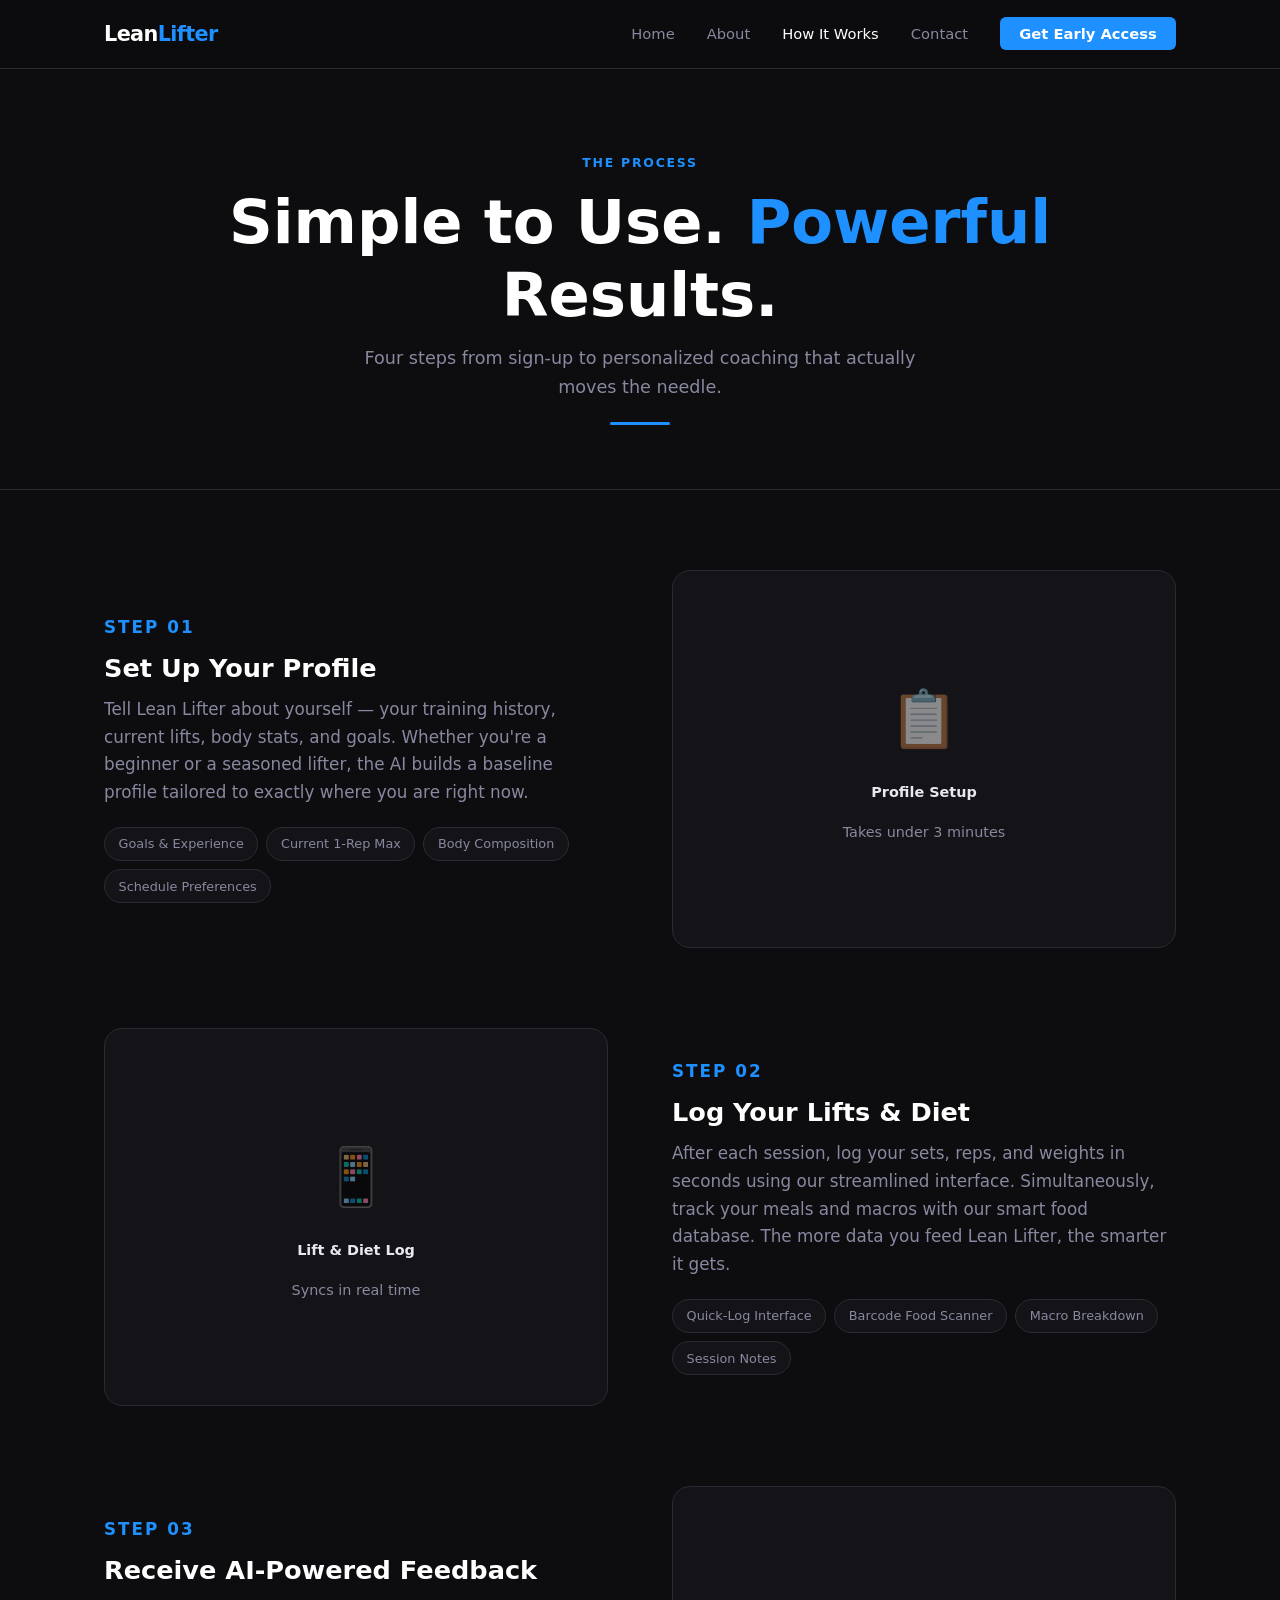
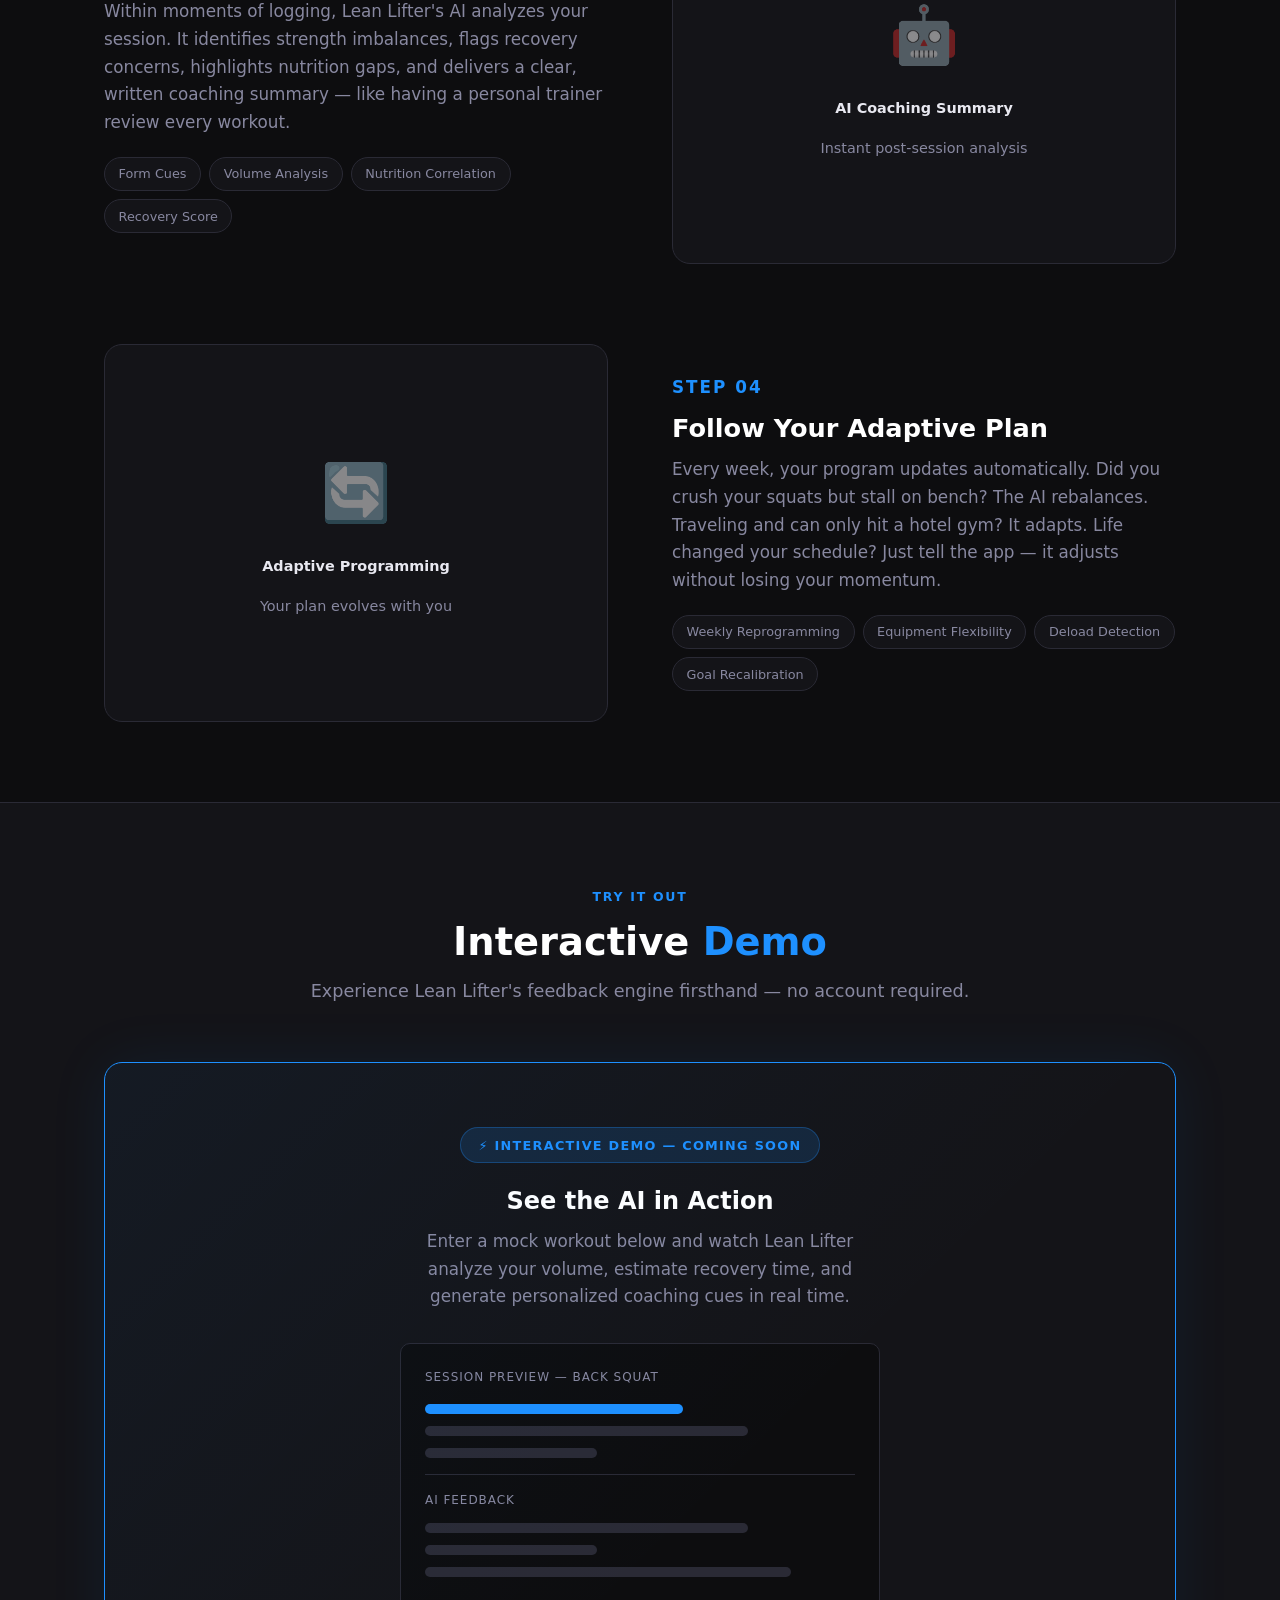
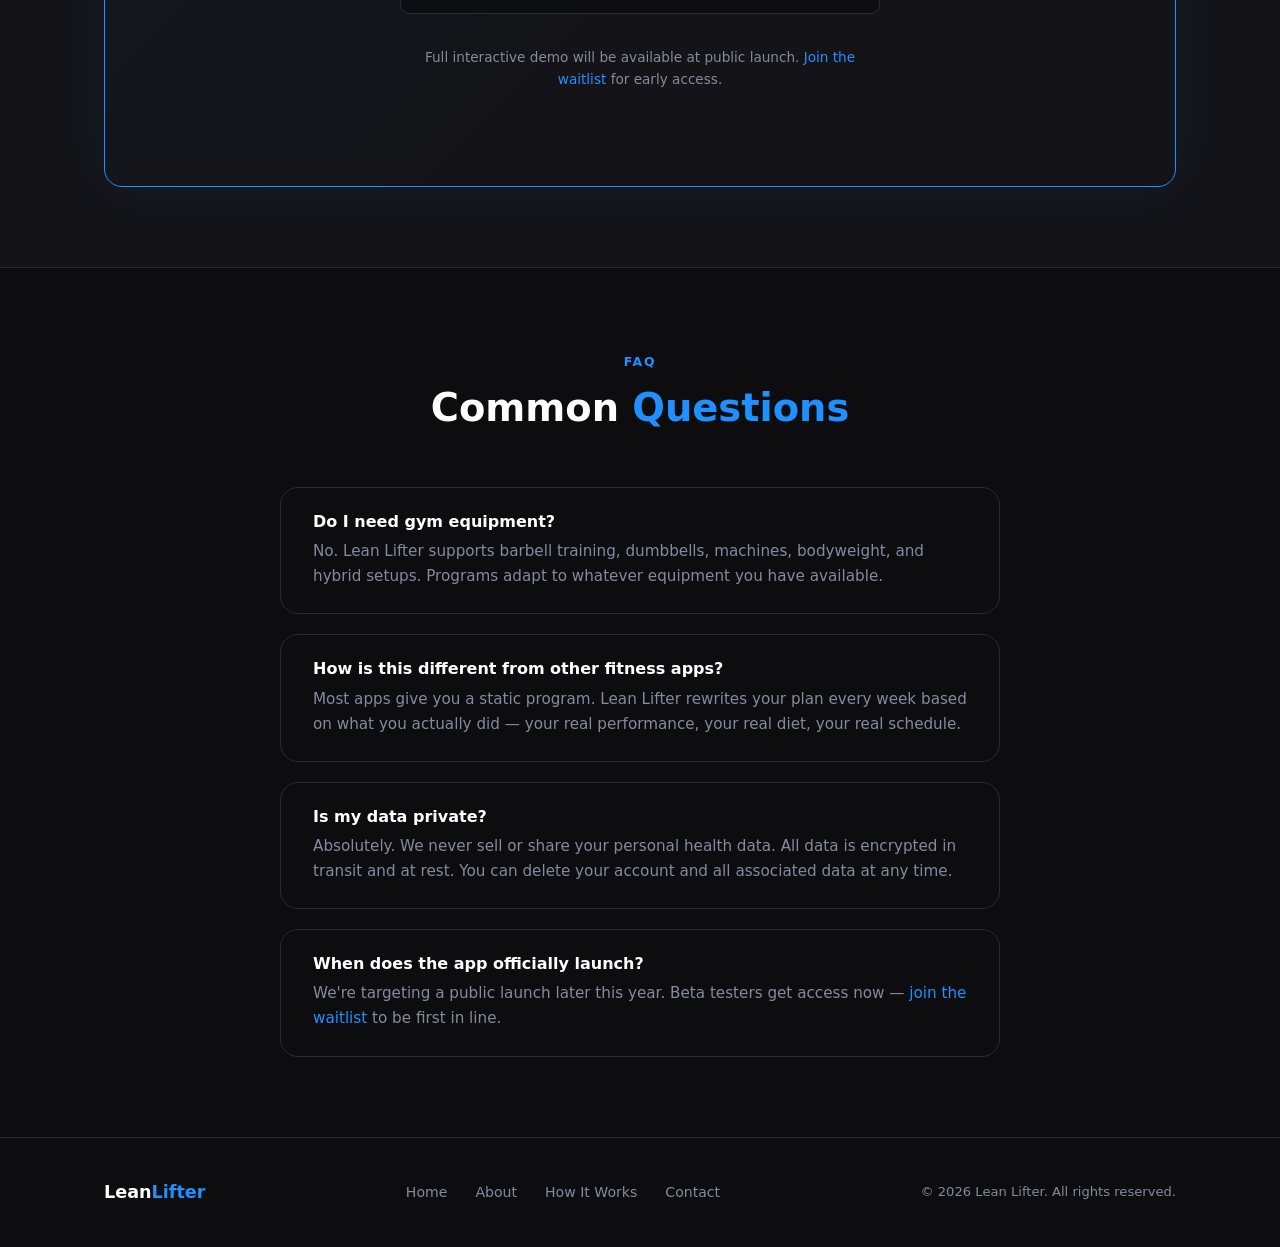
==== how-it-works.html @ 45e1100a "complete lean lifter site" ====
<!DOCTYPE html>
<html lang="en">
<head>
  <meta charset="UTF-8" />
  <meta name="viewport" content="width=device-width, initial-scale=1.0" />
  <title>How It Works — Lean Lifter</title>
  <link rel="stylesheet" href="style.css" />
</head>
<body>

  <!-- ========== NAV ========== -->
  <nav>
    <div class="container nav-inner">
      <a href="index.html" class="nav-logo">Lean<span>Lifter</span></a>
      <button class="nav-toggle" id="navToggle" aria-label="Toggle menu">
        <span></span><span></span><span></span>
      </button>
      <ul class="nav-links" id="navLinks">
        <li><a href="index.html">Home</a></li>
        <li><a href="about.html">About</a></li>
        <li><a href="how-it-works.html" class="active">How It Works</a></li>
        <li><a href="contact.html">Contact</a></li>
        <li><a href="index.html#early-access" class="nav-cta">Get Early Access</a></li>
      </ul>
    </div>
  </nav>

  <main>

    <!-- ========== PAGE HERO ========== -->
    <section class="page-hero">
      <div class="container">
        <span class="section-label">The Process</span>
        <h1>Simple to Use. <span class="accent">Powerful</span> Results.</h1>
        <p>Four steps from sign-up to personalized coaching that actually moves the needle.</p>
        <div class="divider"></div>
      </div>
    </section>

    <!-- ========== STEPS ========== -->
    <section>
      <div class="container steps">

        <!-- Step 1 -->
        <div class="step-row">
          <div class="step-text">
            <p class="step-number">Step 01</p>
            <h3>Set Up Your Profile</h3>
            <p>
              Tell Lean Lifter about yourself — your training history, current lifts, body stats,
              and goals. Whether you're a beginner or a seasoned lifter, the AI builds a baseline
              profile tailored to exactly where you are right now.
            </p>
            <div class="step-tags">
              <span class="tag">Goals &amp; Experience</span>
              <span class="tag">Current 1-Rep Max</span>
              <span class="tag">Body Composition</span>
              <span class="tag">Schedule Preferences</span>
            </div>
          </div>
          <div class="step-visual">
            <span class="step-icon">📋</span>
            <strong style="color: var(--text);">Profile Setup</strong>
            <span>Takes under 3 minutes</span>
          </div>
        </div>

        <!-- Step 2 -->
        <div class="step-row reverse">
          <div class="step-text">
            <p class="step-number">Step 02</p>
            <h3>Log Your Lifts &amp; Diet</h3>
            <p>
              After each session, log your sets, reps, and weights in seconds using our
              streamlined interface. Simultaneously, track your meals and macros with our
              smart food database. The more data you feed Lean Lifter, the smarter it gets.
            </p>
            <div class="step-tags">
              <span class="tag">Quick-Log Interface</span>
              <span class="tag">Barcode Food Scanner</span>
              <span class="tag">Macro Breakdown</span>
              <span class="tag">Session Notes</span>
            </div>
          </div>
          <div class="step-visual">
            <span class="step-icon">📱</span>
            <strong style="color: var(--text);">Lift &amp; Diet Log</strong>
            <span>Syncs in real time</span>
          </div>
        </div>

        <!-- Step 3 -->
        <div class="step-row">
          <div class="step-text">
            <p class="step-number">Step 03</p>
            <h3>Receive AI-Powered Feedback</h3>
            <p>
              Within moments of logging, Lean Lifter's AI analyzes your session. It identifies
              strength imbalances, flags recovery concerns, highlights nutrition gaps, and
              delivers a clear, written coaching summary — like having a personal trainer
              review every workout.
            </p>
            <div class="step-tags">
              <span class="tag">Form Cues</span>
              <span class="tag">Volume Analysis</span>
              <span class="tag">Nutrition Correlation</span>
              <span class="tag">Recovery Score</span>
            </div>
          </div>
          <div class="step-visual">
            <span class="step-icon">🤖</span>
            <strong style="color: var(--text);">AI Coaching Summary</strong>
            <span>Instant post-session analysis</span>
          </div>
        </div>

        <!-- Step 4 -->
        <div class="step-row reverse">
          <div class="step-text">
            <p class="step-number">Step 04</p>
            <h3>Follow Your Adaptive Plan</h3>
            <p>
              Every week, your program updates automatically. Did you crush your squats but stall
              on bench? The AI rebalances. Traveling and can only hit a hotel gym? It adapts.
              Life changed your schedule? Just tell the app — it adjusts without losing your
              momentum.
            </p>
            <div class="step-tags">
              <span class="tag">Weekly Reprogramming</span>
              <span class="tag">Equipment Flexibility</span>
              <span class="tag">Deload Detection</span>
              <span class="tag">Goal Recalibration</span>
            </div>
          </div>
          <div class="step-visual">
            <span class="step-icon">🔄</span>
            <strong style="color: var(--text);">Adaptive Programming</strong>
            <span>Your plan evolves with you</span>
          </div>
        </div>

      </div>
    </section>

    <!-- ========== INTERACTIVE DEMO ========== -->
    <section style="background: var(--bg-card); border-top: 1px solid var(--border); border-bottom: 1px solid var(--border);">
      <div class="container">
        <div class="section-header">
          <span class="section-label">Try It Out</span>
          <h2>Interactive <span class="accent">Demo</span></h2>
          <p>Experience Lean Lifter's feedback engine firsthand — no account required.</p>
        </div>

        <div class="demo-placeholder">
          <div class="demo-badge">⚡ Interactive Demo — Coming Soon</div>
          <h3>See the AI in Action</h3>
          <p>
            Enter a mock workout below and watch Lean Lifter analyze your volume,
            estimate recovery time, and generate personalized coaching cues in real time.
          </p>

          <!-- Mock UI wireframe -->
          <div class="demo-ui-mockup">
            <div style="font-size: 0.75rem; color: var(--text-muted); margin-bottom: 1rem; letter-spacing: 0.08em; text-transform: uppercase;">Session Preview — Back Squat</div>
            <div class="mockup-bar accent"></div>
            <div class="mockup-bar med"></div>
            <div class="mockup-bar short"></div>
            <div style="height: 1px; background: var(--border); margin: 1rem 0;"></div>
            <div style="font-size: 0.75rem; color: var(--text-muted); margin-bottom: 0.75rem; letter-spacing: 0.08em; text-transform: uppercase;">AI Feedback</div>
            <div class="mockup-bar med"></div>
            <div class="mockup-bar short"></div>
            <div class="mockup-bar" style="width: 85%;"></div>
          </div>

          <p style="margin-top: 2rem; font-size: 0.85rem; color: var(--text-muted);">
            Full interactive demo will be available at public launch.
            <a href="index.html#early-access">Join the waitlist</a> for early access.
          </p>
        </div>
      </div>
    </section>

    <!-- ========== FAQ ========== -->
    <section>
      <div class="container">
        <div class="section-header">
          <span class="section-label">FAQ</span>
          <h2>Common <span class="accent">Questions</span></h2>
        </div>

        <div style="max-width: 720px; margin: 0 auto; display: flex; flex-direction: column; gap: 1.25rem;">

          <div class="feature-card" style="padding: 1.5rem 2rem;">
            <h3 style="margin-bottom: 0.5rem; font-size: 1rem;">Do I need gym equipment?</h3>
            <p style="font-size: 0.95rem;">No. Lean Lifter supports barbell training, dumbbells, machines, bodyweight, and hybrid setups. Programs adapt to whatever equipment you have available.</p>
          </div>

          <div class="feature-card" style="padding: 1.5rem 2rem;">
            <h3 style="margin-bottom: 0.5rem; font-size: 1rem;">How is this different from other fitness apps?</h3>
            <p style="font-size: 0.95rem;">Most apps give you a static program. Lean Lifter rewrites your plan every week based on what you actually did — your real performance, your real diet, your real schedule.</p>
          </div>

          <div class="feature-card" style="padding: 1.5rem 2rem;">
            <h3 style="margin-bottom: 0.5rem; font-size: 1rem;">Is my data private?</h3>
            <p style="font-size: 0.95rem;">Absolutely. We never sell or share your personal health data. All data is encrypted in transit and at rest. You can delete your account and all associated data at any time.</p>
          </div>

          <div class="feature-card" style="padding: 1.5rem 2rem;">
            <h3 style="margin-bottom: 0.5rem; font-size: 1rem;">When does the app officially launch?</h3>
            <p style="font-size: 0.95rem;">We're targeting a public launch later this year. Beta testers get access now — <a href="index.html#early-access">join the waitlist</a> to be first in line.</p>
          </div>

        </div>
      </div>
    </section>

  </main>

  <!-- ========== FOOTER ========== -->
  <footer>
    <div class="container footer-inner">
      <div class="footer-logo">Lean<span>Lifter</span></div>
      <ul class="footer-links">
        <li><a href="index.html">Home</a></li>
        <li><a href="about.html">About</a></li>
        <li><a href="how-it-works.html">How It Works</a></li>
        <li><a href="contact.html">Contact</a></li>
      </ul>
      <p class="footer-copy">&copy; 2026 Lean Lifter. All rights reserved.</p>
    </div>
  </footer>

  <script>
    const toggle = document.getElementById('navToggle');
    const links  = document.getElementById('navLinks');
    toggle.addEventListener('click', () => links.classList.toggle('open'));
    links.querySelectorAll('a').forEach(a => a.addEventListener('click', () => links.classList.remove('open')));
  </script>

</body>
</html>
---- style.css ----
/* =============================================
   Lean Lifter — Global Stylesheet
   ============================================= */

/* --- Reset & Base --- */
*, *::before, *::after {
  box-sizing: border-box;
  margin: 0;
  padding: 0;
}

:root {
  --accent:       #1E90FF;
  --accent-dark:  #1270cc;
  --accent-glow:  rgba(30, 144, 255, 0.25);
  --bg:           #0d0d0f;
  --bg-card:      #141418;
  --bg-card-2:    #1a1a20;
  --border:       #2a2a35;
  --text:         #e8e8f0;
  --text-muted:   #8888a0;
  --white:        #ffffff;
  --radius:       10px;
  --radius-lg:    18px;
  --transition:   0.25s ease;
  --font-sans:    'Inter', 'Segoe UI', system-ui, sans-serif;
}

html { scroll-behavior: smooth; }

body {
  font-family: var(--font-sans);
  background: var(--bg);
  color: var(--text);
  line-height: 1.65;
  min-height: 100vh;
  display: flex;
  flex-direction: column;
}

a { color: var(--accent); text-decoration: none; transition: color var(--transition); }
a:hover { color: var(--white); }

img { display: block; max-width: 100%; }

main { flex: 1; }

/* --- Typography --- */
h1, h2, h3, h4 {
  line-height: 1.2;
  font-weight: 700;
  color: var(--white);
}

h1 { font-size: clamp(2.2rem, 5vw, 3.8rem); }
h2 { font-size: clamp(1.6rem, 3vw, 2.4rem); }
h3 { font-size: clamp(1.1rem, 2vw, 1.4rem); }

p { color: var(--text-muted); font-size: 1.05rem; }

.accent { color: var(--accent); }
.section-label {
  display: inline-block;
  font-size: 0.78rem;
  font-weight: 600;
  letter-spacing: 0.14em;
  text-transform: uppercase;
  color: var(--accent);
  margin-bottom: 0.75rem;
}

/* --- Layout --- */
.container {
  width: 100%;
  max-width: 1120px;
  margin: 0 auto;
  padding: 0 1.5rem;
}

section { padding: 5rem 0; }

.section-header {
  text-align: center;
  max-width: 680px;
  margin: 0 auto 3.5rem;
}

.section-header p { margin-top: 0.75rem; font-size: 1.1rem; }

/* --- Navigation --- */
nav {
  position: sticky;
  top: 0;
  z-index: 100;
  background: rgba(13, 13, 15, 0.92);
  backdrop-filter: blur(14px);
  -webkit-backdrop-filter: blur(14px);
  border-bottom: 1px solid var(--border);
}

.nav-inner {
  display: flex;
  align-items: center;
  justify-content: space-between;
  height: 68px;
}

.nav-logo {
  font-size: 1.3rem;
  font-weight: 800;
  letter-spacing: -0.03em;
  color: var(--white);
  user-select: none;
}

.nav-logo span { color: var(--accent); }

.nav-links {
  display: flex;
  align-items: center;
  gap: 2rem;
  list-style: none;
}

.nav-links a {
  font-size: 0.92rem;
  font-weight: 500;
  color: var(--text-muted);
  transition: color var(--transition);
}

.nav-links a:hover,
.nav-links a.active { color: var(--white); }

.nav-cta {
  background: var(--accent);
  color: var(--white) !important;
  padding: 0.5rem 1.2rem;
  border-radius: 6px;
  font-weight: 600 !important;
  transition: background var(--transition) !important;
}

.nav-cta:hover { background: var(--accent-dark) !important; color: var(--white) !important; }

/* Hamburger */
.nav-toggle {
  display: none;
  flex-direction: column;
  gap: 5px;
  cursor: pointer;
  background: none;
  border: none;
  padding: 4px;
}

.nav-toggle span {
  display: block;
  width: 24px;
  height: 2px;
  background: var(--text);
  border-radius: 2px;
  transition: all var(--transition);
}

/* --- Buttons --- */
.btn {
  display: inline-block;
  padding: 0.85rem 2rem;
  border-radius: var(--radius);
  font-weight: 600;
  font-size: 1rem;
  cursor: pointer;
  transition: all var(--transition);
  border: none;
}

.btn-primary {
  background: var(--accent);
  color: var(--white);
  box-shadow: 0 0 28px var(--accent-glow);
}

.btn-primary:hover {
  background: var(--accent-dark);
  color: var(--white);
  box-shadow: 0 0 40px var(--accent-glow);
  transform: translateY(-2px);
}

.btn-outline {
  background: transparent;
  color: var(--accent);
  border: 2px solid var(--accent);
}

.btn-outline:hover {
  background: var(--accent);
  color: var(--white);
  transform: translateY(-2px);
}

/* --- Hero (index) --- */
.hero {
  padding: 7rem 0 5rem;
  text-align: center;
  position: relative;
  overflow: hidden;
}

.hero::before {
  content: '';
  position: absolute;
  top: -200px;
  left: 50%;
  transform: translateX(-50%);
  width: 800px;
  height: 800px;
  background: radial-gradient(circle, rgba(30, 144, 255, 0.12) 0%, transparent 70%);
  pointer-events: none;
}

.hero-badge {
  display: inline-flex;
  align-items: center;
  gap: 0.5rem;
  background: var(--bg-card);
  border: 1px solid var(--border);
  border-radius: 100px;
  padding: 0.35rem 1rem;
  font-size: 0.82rem;
  font-weight: 500;
  color: var(--text-muted);
  margin-bottom: 1.5rem;
}

.hero-badge-dot {
  width: 8px;
  height: 8px;
  background: var(--accent);
  border-radius: 50%;
  animation: pulse 2s infinite;
}

@keyframes pulse {
  0%, 100% { opacity: 1; transform: scale(1); }
  50% { opacity: 0.5; transform: scale(0.8); }
}

.hero h1 { margin-bottom: 1.25rem; }

.hero-sub {
  font-size: clamp(1rem, 2vw, 1.25rem);
  color: var(--text-muted);
  max-width: 600px;
  margin: 0 auto 2.5rem;
}

.hero-actions { display: flex; gap: 1rem; justify-content: center; flex-wrap: wrap; }

/* --- Email Capture --- */
.email-capture {
  background: var(--bg-card);
  border: 1px solid var(--border);
  border-radius: var(--radius-lg);
  padding: 3rem;
  max-width: 540px;
  margin: 0 auto;
  text-align: center;
}

.email-capture h2 { font-size: 1.6rem; margin-bottom: 0.5rem; }
.email-capture p { margin-bottom: 2rem; }

.form-row {
  display: flex;
  flex-direction: column;
  gap: 0.875rem;
}

.form-input {
  width: 100%;
  padding: 0.875rem 1.1rem;
  background: var(--bg-card-2);
  border: 1px solid var(--border);
  border-radius: var(--radius);
  color: var(--white);
  font-size: 0.98rem;
  font-family: var(--font-sans);
  transition: border-color var(--transition), box-shadow var(--transition);
  outline: none;
}

.form-input::placeholder { color: var(--text-muted); }

.form-input:focus {
  border-color: var(--accent);
  box-shadow: 0 0 0 3px var(--accent-glow);
}

.form-input.error { border-color: #ff4d4d; }

textarea.form-input { resize: vertical; min-height: 140px; }

.form-submit { width: 100%; margin-top: 0.25rem; }

.form-confirm {
  display: none;
  margin-top: 1.25rem;
  padding: 1rem;
  background: rgba(30, 144, 255, 0.1);
  border: 1px solid rgba(30, 144, 255, 0.3);
  border-radius: var(--radius);
  color: var(--accent);
  font-weight: 500;
}

.form-confirm.visible { display: block; }

/* --- Features --- */
.features { background: var(--bg-card); }

.features-grid {
  display: grid;
  grid-template-columns: repeat(auto-fit, minmax(260px, 1fr));
  gap: 1.5rem;
}

.feature-card {
  background: var(--bg);
  border: 1px solid var(--border);
  border-radius: var(--radius-lg);
  padding: 2rem;
  transition: border-color var(--transition), transform var(--transition), box-shadow var(--transition);
}

.feature-card:hover {
  border-color: var(--accent);
  transform: translateY(-4px);
  box-shadow: 0 12px 40px rgba(30, 144, 255, 0.1);
}

.feature-icon {
  font-size: 2rem;
  margin-bottom: 1rem;
  display: inline-block;
}

.feature-card h3 { margin-bottom: 0.5rem; font-size: 1.1rem; }
.feature-card p { font-size: 0.95rem; }

/* --- Stats strip --- */
.stats-strip {
  border-top: 1px solid var(--border);
  border-bottom: 1px solid var(--border);
  padding: 3rem 0;
}

.stats-grid {
  display: grid;
  grid-template-columns: repeat(auto-fit, minmax(160px, 1fr));
  gap: 2rem;
  text-align: center;
}

.stat-number {
  font-size: 2.4rem;
  font-weight: 800;
  color: var(--accent);
  line-height: 1;
}

.stat-label {
  font-size: 0.88rem;
  color: var(--text-muted);
  margin-top: 0.35rem;
}

/* --- About page --- */
.video-placeholder {
  background: var(--bg-card);
  border: 1px solid var(--border);
  border-radius: var(--radius-lg);
  overflow: hidden;
  aspect-ratio: 16/9;
  max-width: 800px;
  margin: 0 auto;
}

.video-placeholder iframe {
  width: 100%;
  height: 100%;
  border: none;
}

.bio-grid {
  display: grid;
  grid-template-columns: repeat(auto-fit, minmax(280px, 1fr));
  gap: 2rem;
}

.bio-card {
  background: var(--bg-card);
  border: 1px solid var(--border);
  border-radius: var(--radius-lg);
  overflow: hidden;
  transition: border-color var(--transition), transform var(--transition);
}

.bio-card:hover {
  border-color: var(--accent);
  transform: translateY(-4px);
}

.bio-img-placeholder {
  width: 100%;
  aspect-ratio: 1/1;
  background: var(--bg-card-2);
  display: flex;
  align-items: center;
  justify-content: center;
  flex-direction: column;
  gap: 0.5rem;
  color: var(--text-muted);
  font-size: 0.85rem;
}

.bio-img-placeholder .avatar-icon {
  font-size: 3.5rem;
  opacity: 0.4;
}

.bio-content { padding: 1.5rem; }
.bio-content h3 { margin-bottom: 0.25rem; font-size: 1.1rem; }
.bio-role {
  font-size: 0.82rem;
  color: var(--accent);
  font-weight: 600;
  letter-spacing: 0.06em;
  text-transform: uppercase;
  margin-bottom: 0.75rem;
}
.bio-content p { font-size: 0.92rem; }

/* --- Before / After photo badge --- */
.bio-photo-wrap {
  position: relative;
  width: 100%;
  aspect-ratio: 1/1;
  overflow: hidden;
  background: var(--bg-card-2);
}

.bio-photo-wrap img {
  width: 100%;
  height: 100%;
  object-fit: cover;
  display: block;
}

.photo-badge {
  position: absolute;
  top: 12px;
  left: 12px;
  padding: 0.3rem 0.75rem;
  border-radius: 100px;
  font-size: 0.75rem;
  font-weight: 700;
  letter-spacing: 0.08em;
  text-transform: uppercase;
  backdrop-filter: blur(6px);
  -webkit-backdrop-filter: blur(6px);
}

.photo-badge.before {
  background: rgba(0, 0, 0, 0.65);
  color: #ccc;
  border: 1px solid rgba(255,255,255,0.15);
}

.photo-badge.after {
  background: rgba(30, 144, 255, 0.85);
  color: #fff;
  border: 1px solid rgba(30, 144, 255, 0.4);
}

/* --- Mission callout --- */
.mission-callout {
  background: linear-gradient(135deg, rgba(30,144,255,0.08) 0%, rgba(13,13,15,0) 60%);
  border: 1px solid rgba(30,144,255,0.2);
  border-radius: var(--radius-lg);
  padding: 3rem;
  text-align: center;
  max-width: 760px;
  margin: 0 auto;
}

.mission-callout blockquote {
  font-size: clamp(1.1rem, 2vw, 1.35rem);
  font-style: italic;
  color: var(--text);
  line-height: 1.7;
}

/* --- How It Works --- */
.steps { counter-reset: step; }

.step-row {
  display: grid;
  grid-template-columns: 1fr 1fr;
  gap: 4rem;
  align-items: center;
  margin-bottom: 5rem;
}

.step-row:last-child { margin-bottom: 0; }

.step-row.reverse .step-visual { order: -1; }

.step-number {
  font-size: 0.75rem;
  font-weight: 700;
  letter-spacing: 0.12em;
  text-transform: uppercase;
  color: var(--accent);
  margin-bottom: 0.75rem;
}

.step-text h3 { font-size: 1.6rem; margin-bottom: 0.75rem; }
.step-text p { font-size: 1.05rem; }

.step-tags {
  display: flex;
  flex-wrap: wrap;
  gap: 0.5rem;
  margin-top: 1.25rem;
}

.tag {
  padding: 0.35rem 0.85rem;
  background: var(--bg-card);
  border: 1px solid var(--border);
  border-radius: 100px;
  font-size: 0.8rem;
  color: var(--text-muted);
}

.step-visual {
  background: var(--bg-card);
  border: 1px solid var(--border);
  border-radius: var(--radius-lg);
  aspect-ratio: 4/3;
  display: flex;
  align-items: center;
  justify-content: center;
  flex-direction: column;
  gap: 1rem;
  color: var(--text-muted);
  font-size: 0.9rem;
  text-align: center;
  padding: 2rem;
}

.step-icon { font-size: 3.5rem; opacity: 0.5; }

/* Interactive demo placeholder */
.demo-placeholder {
  background: var(--bg-card);
  border: 1px solid var(--accent);
  border-radius: var(--radius-lg);
  padding: 4rem 2rem;
  text-align: center;
  position: relative;
  overflow: hidden;
  box-shadow: 0 0 60px rgba(30, 144, 255, 0.08);
}

.demo-placeholder::before {
  content: '';
  position: absolute;
  inset: 0;
  background: linear-gradient(135deg, rgba(30,144,255,0.05) 0%, transparent 60%);
  pointer-events: none;
}

.demo-badge {
  display: inline-block;
  background: rgba(30,144,255,0.15);
  color: var(--accent);
  border: 1px solid rgba(30,144,255,0.3);
  border-radius: 100px;
  padding: 0.4rem 1.1rem;
  font-size: 0.8rem;
  font-weight: 600;
  letter-spacing: 0.1em;
  text-transform: uppercase;
  margin-bottom: 1.5rem;
}

.demo-placeholder h3 { font-size: 1.5rem; margin-bottom: 0.75rem; }
.demo-placeholder p { max-width: 480px; margin: 0 auto 2rem; }

.demo-ui-mockup {
  max-width: 480px;
  margin: 2rem auto 0;
  background: var(--bg);
  border: 1px solid var(--border);
  border-radius: var(--radius);
  padding: 1.5rem;
  text-align: left;
}

.mockup-bar {
  height: 10px;
  border-radius: 100px;
  background: var(--border);
  margin-bottom: 0.75rem;
}

.mockup-bar.accent { background: var(--accent); width: 60%; }
.mockup-bar.short { width: 40%; }
.mockup-bar.med { width: 75%; }

/* --- Contact page --- */
.contact-wrapper {
  display: grid;
  grid-template-columns: 1fr 1.6fr;
  gap: 4rem;
  align-items: start;
}

.contact-info h2 { margin-bottom: 1rem; }
.contact-info p { margin-bottom: 2rem; }

.contact-detail {
  display: flex;
  align-items: flex-start;
  gap: 0.85rem;
  margin-bottom: 1.25rem;
}

.contact-icon {
  font-size: 1.25rem;
  margin-top: 0.1rem;
  flex-shrink: 0;
}

.contact-detail h4 { font-size: 0.9rem; color: var(--white); margin-bottom: 0.2rem; }
.contact-detail p { font-size: 0.88rem; margin: 0; }

.contact-form-card {
  background: var(--bg-card);
  border: 1px solid var(--border);
  border-radius: var(--radius-lg);
  padding: 2.5rem;
}

.contact-form-card h3 { margin-bottom: 1.75rem; font-size: 1.3rem; }

/* --- Footer --- */
footer {
  border-top: 1px solid var(--border);
  padding: 2.5rem 0;
  text-align: center;
}

.footer-inner {
  display: flex;
  align-items: center;
  justify-content: space-between;
  flex-wrap: wrap;
  gap: 1rem;
}

.footer-logo { font-weight: 800; font-size: 1.1rem; color: var(--white); }
.footer-logo span { color: var(--accent); }

.footer-links {
  display: flex;
  gap: 1.75rem;
  list-style: none;
}

.footer-links a { font-size: 0.88rem; color: var(--text-muted); }
.footer-links a:hover { color: var(--white); }

.footer-copy { font-size: 0.82rem; color: var(--text-muted); }

/* --- Page hero (inner pages) --- */
.page-hero {
  padding: 5rem 0 4rem;
  text-align: center;
  border-bottom: 1px solid var(--border);
}

.page-hero p {
  max-width: 560px;
  margin: 0.75rem auto 0;
  font-size: 1.1rem;
}

/* --- Divider --- */
.divider {
  width: 60px;
  height: 3px;
  background: var(--accent);
  border-radius: 3px;
  margin: 1.25rem auto 0;
}

/* =============================================
   Responsive
   ============================================= */
@media (max-width: 900px) {
  .step-row {
    grid-template-columns: 1fr;
    gap: 2rem;
    margin-bottom: 3.5rem;
  }
  .step-row.reverse .step-visual { order: 0; }
  .contact-wrapper { grid-template-columns: 1fr; gap: 2.5rem; }
}

@media (max-width: 720px) {
  section { padding: 3.5rem 0; }

  .nav-links { display: none; flex-direction: column; align-items: flex-start; }
  .nav-links.open {
    display: flex;
    position: absolute;
    top: 68px;
    left: 0; right: 0;
    background: var(--bg);
    border-bottom: 1px solid var(--border);
    padding: 1.25rem 1.5rem;
    gap: 1.25rem;
  }
  .nav-toggle { display: flex; }
  nav { position: relative; }

  .hero { padding: 4rem 0 3rem; }
  .hero-actions { flex-direction: column; align-items: center; }

  .email-capture { padding: 2rem 1.5rem; }

  .footer-inner { flex-direction: column; text-align: center; }
  .footer-links { justify-content: center; }
}
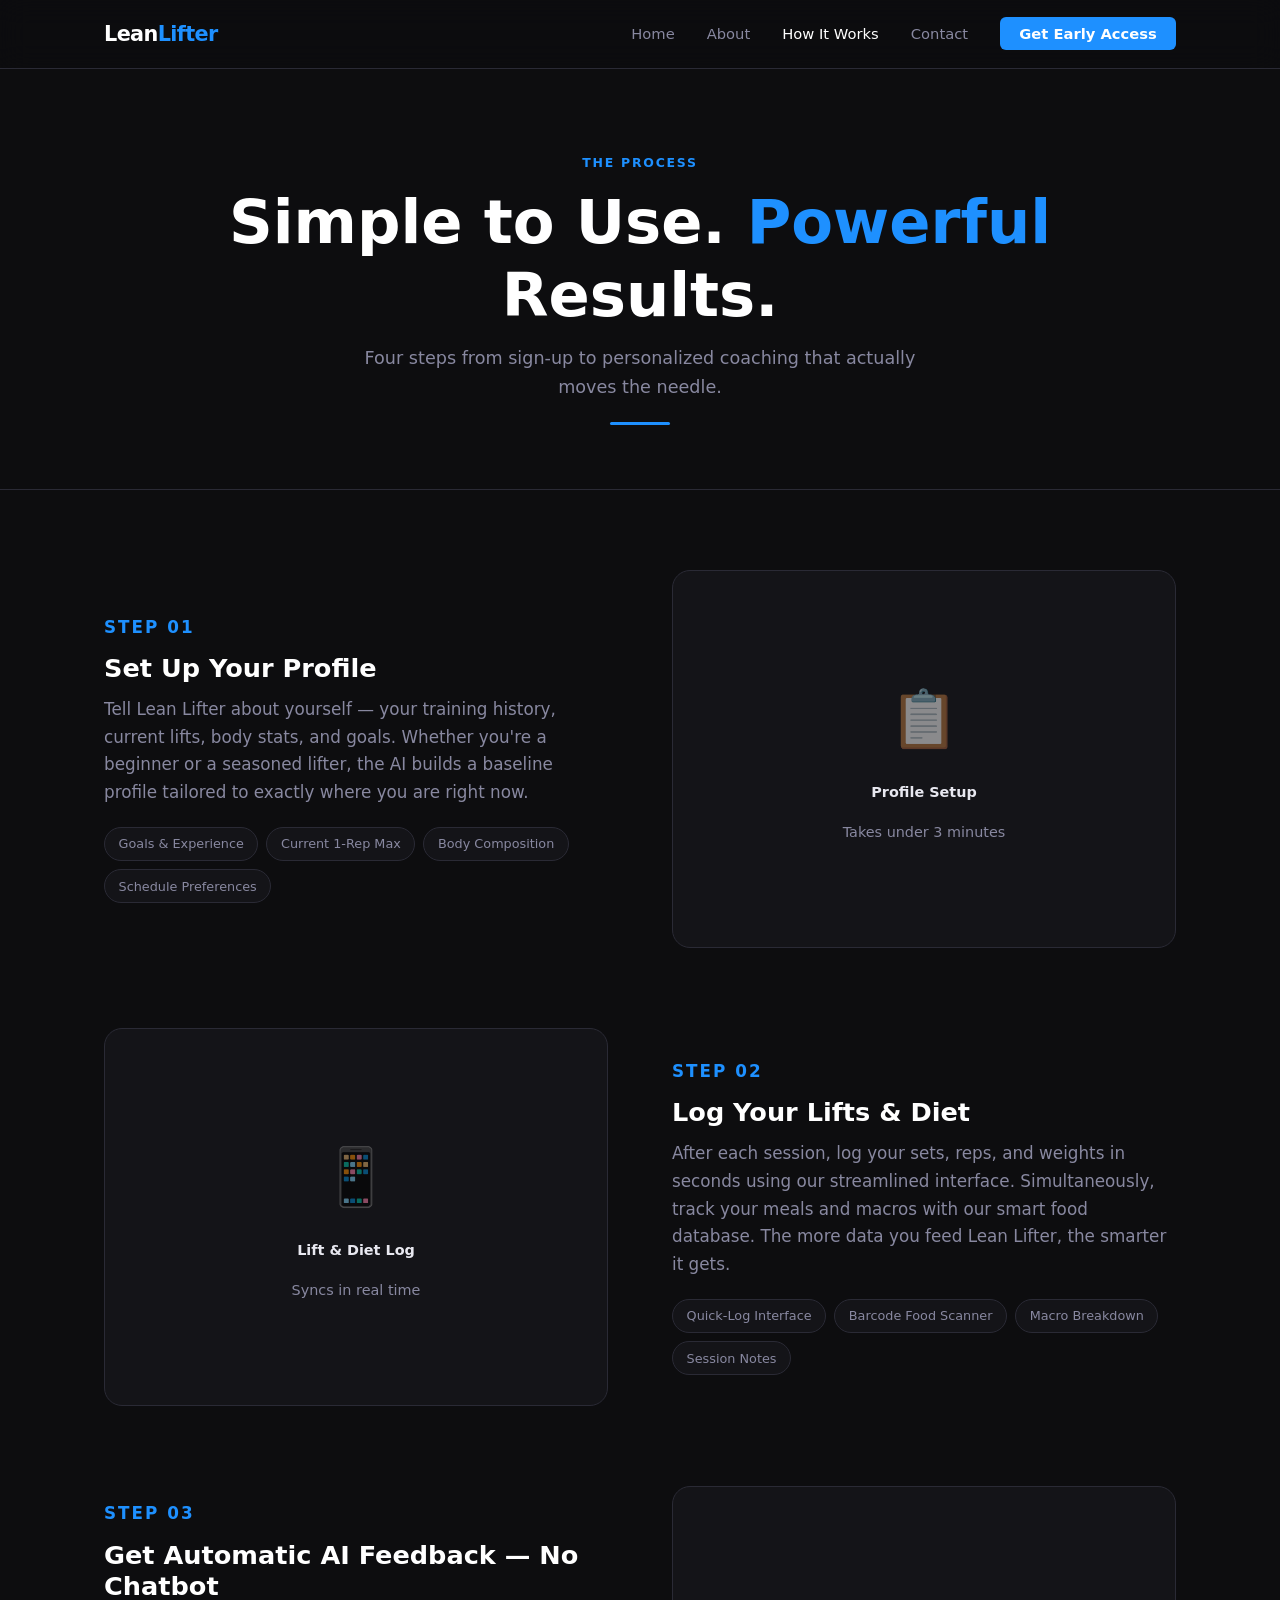
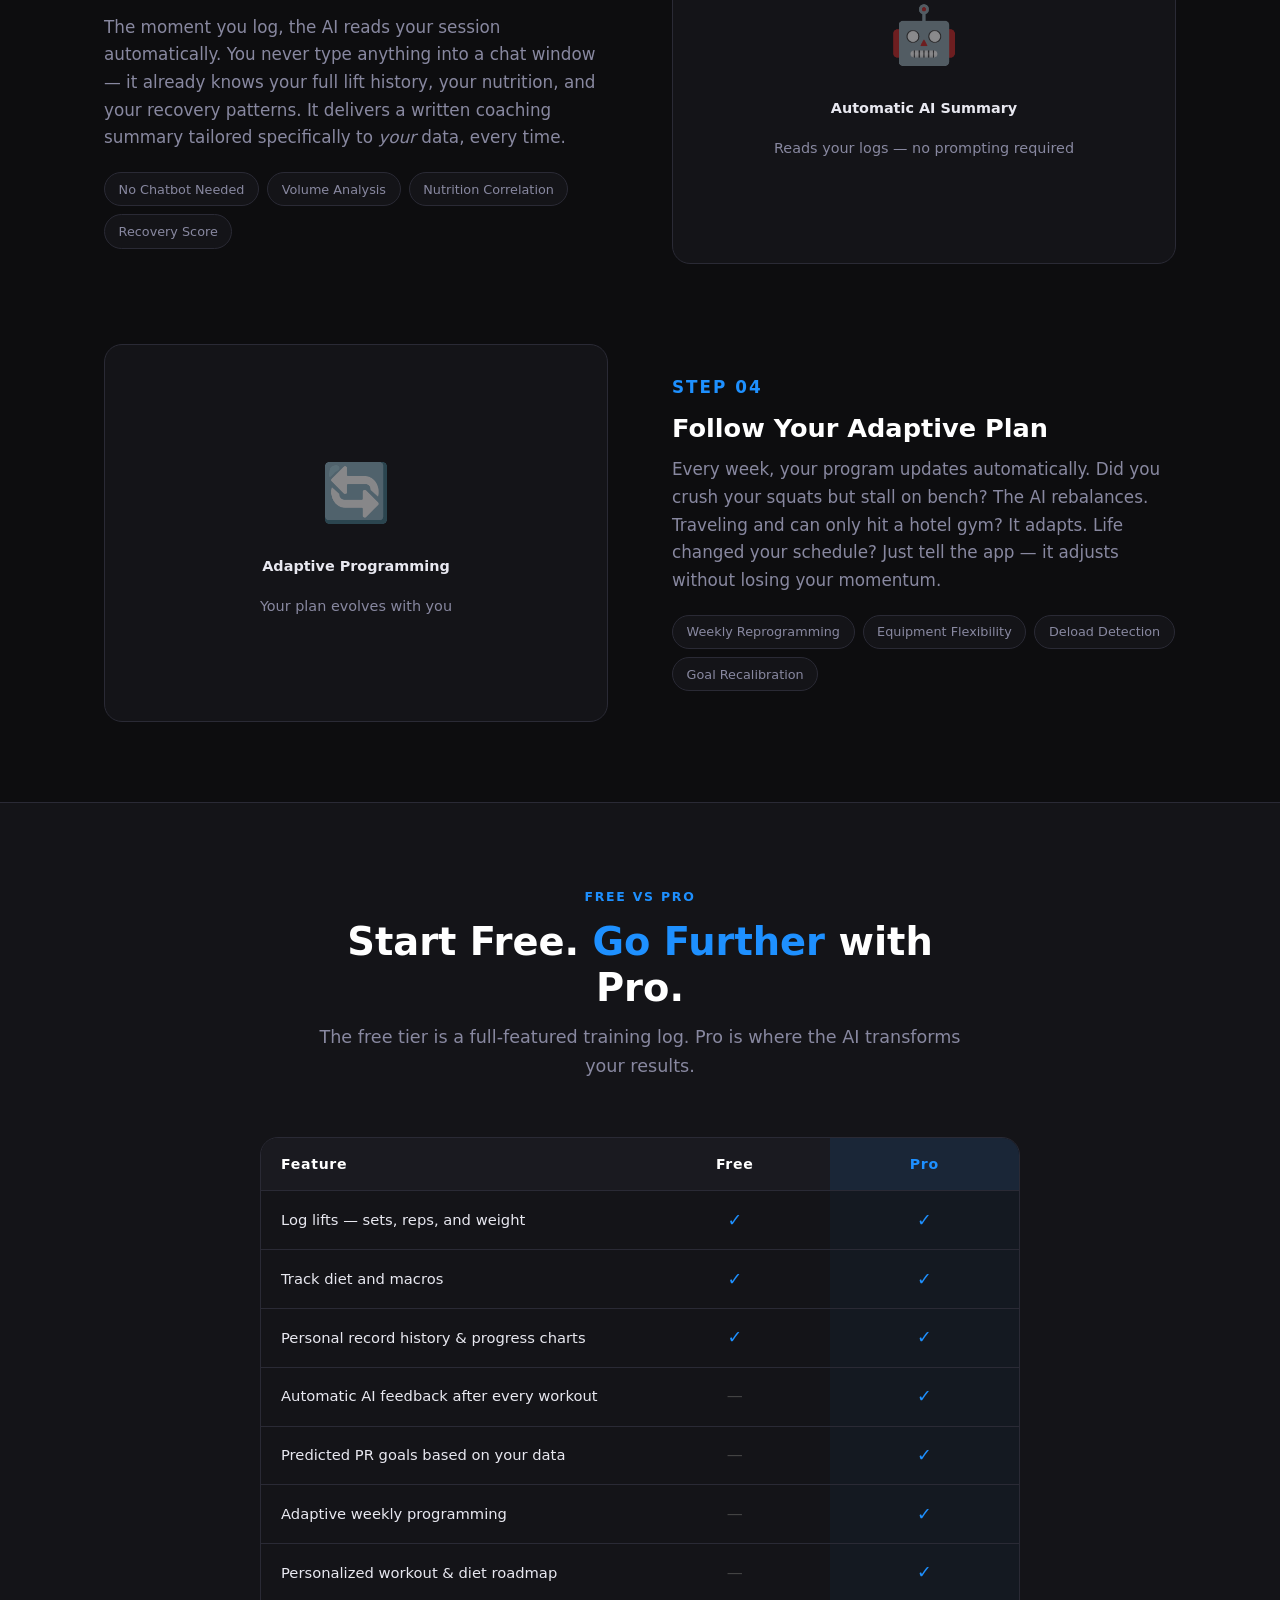
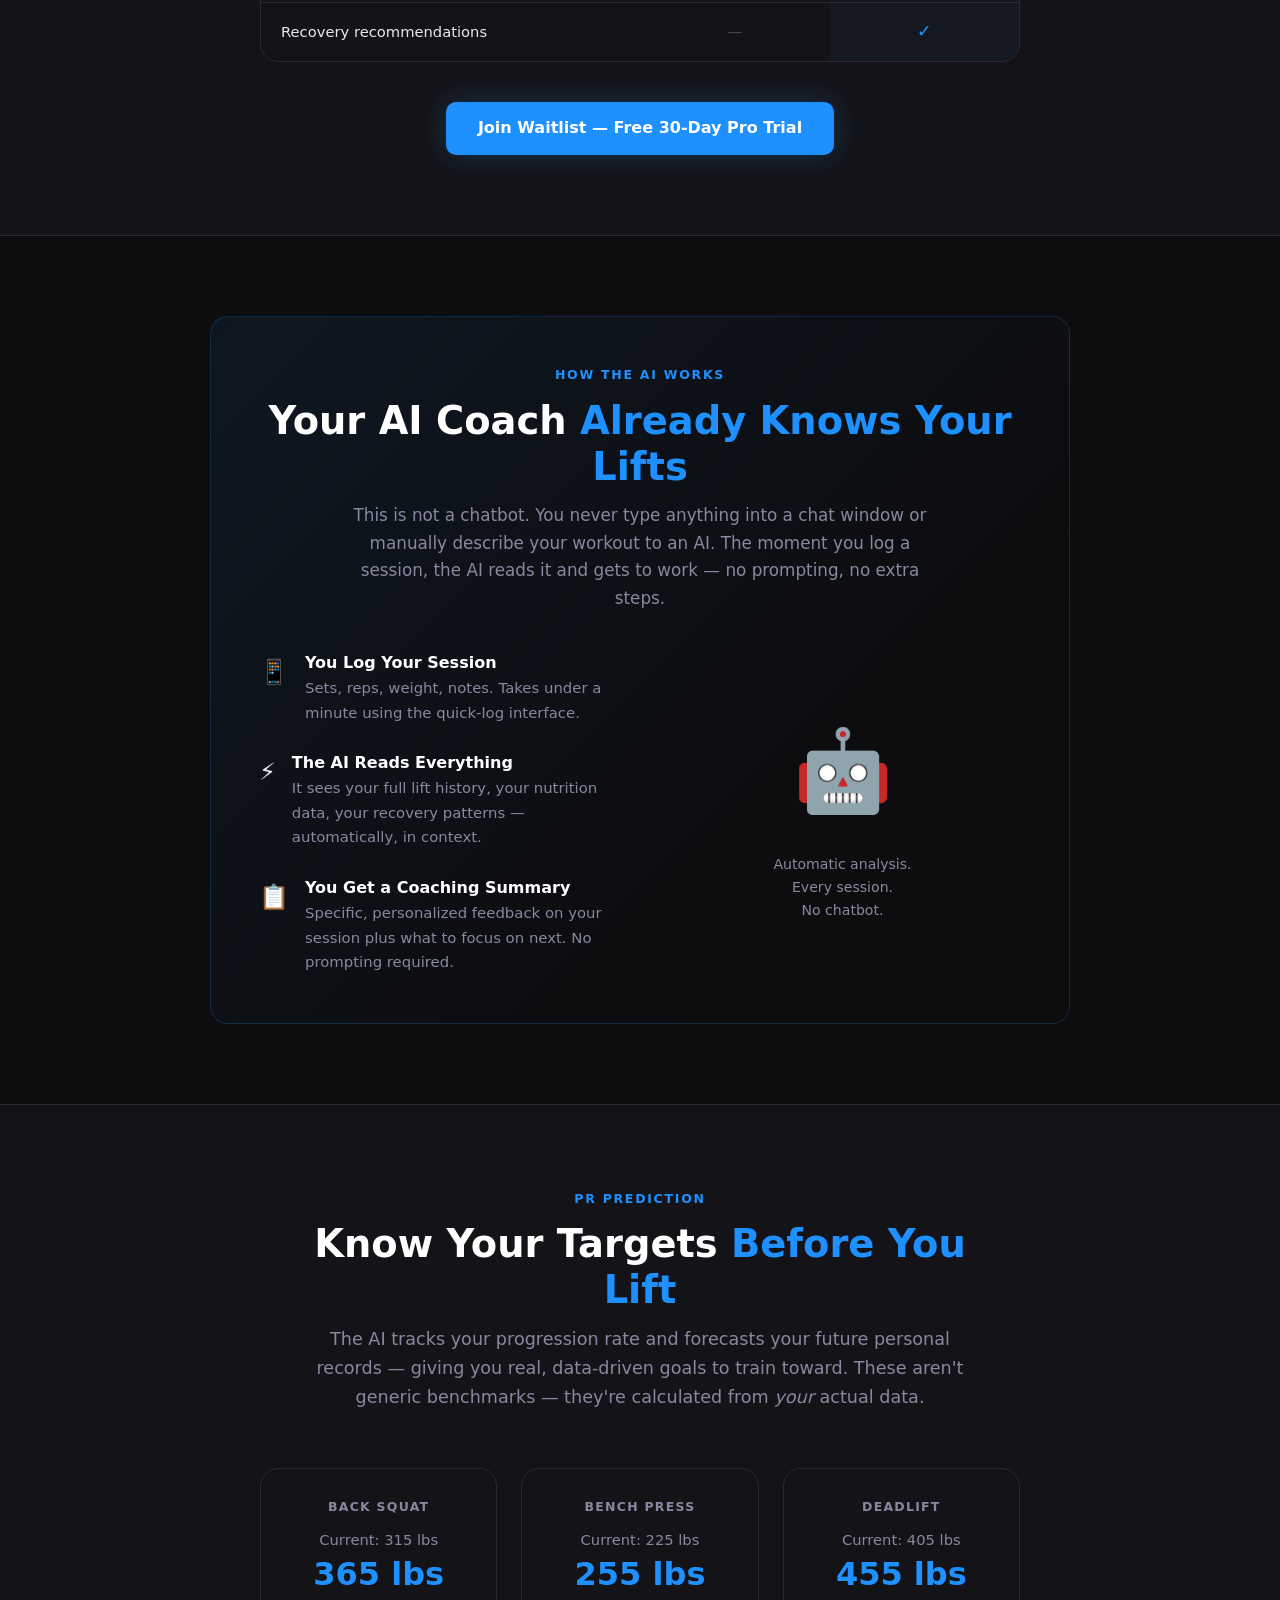
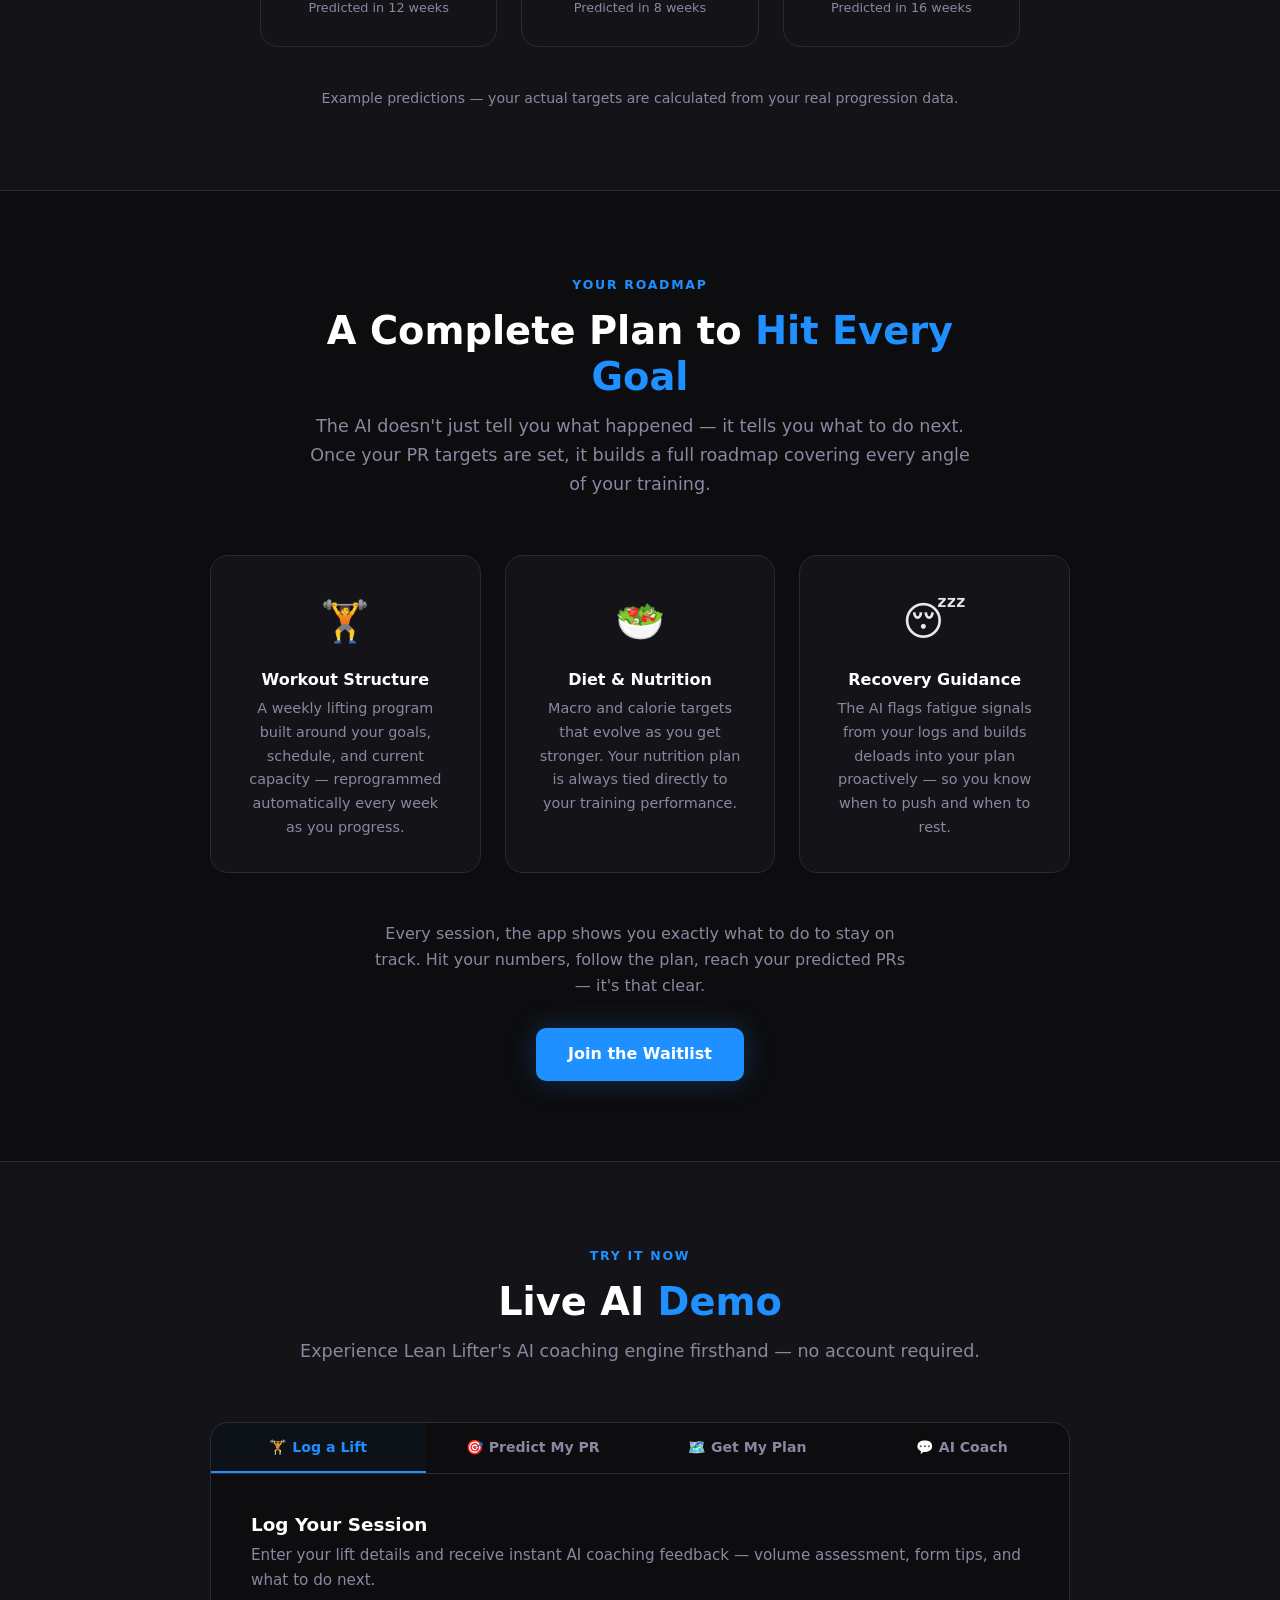
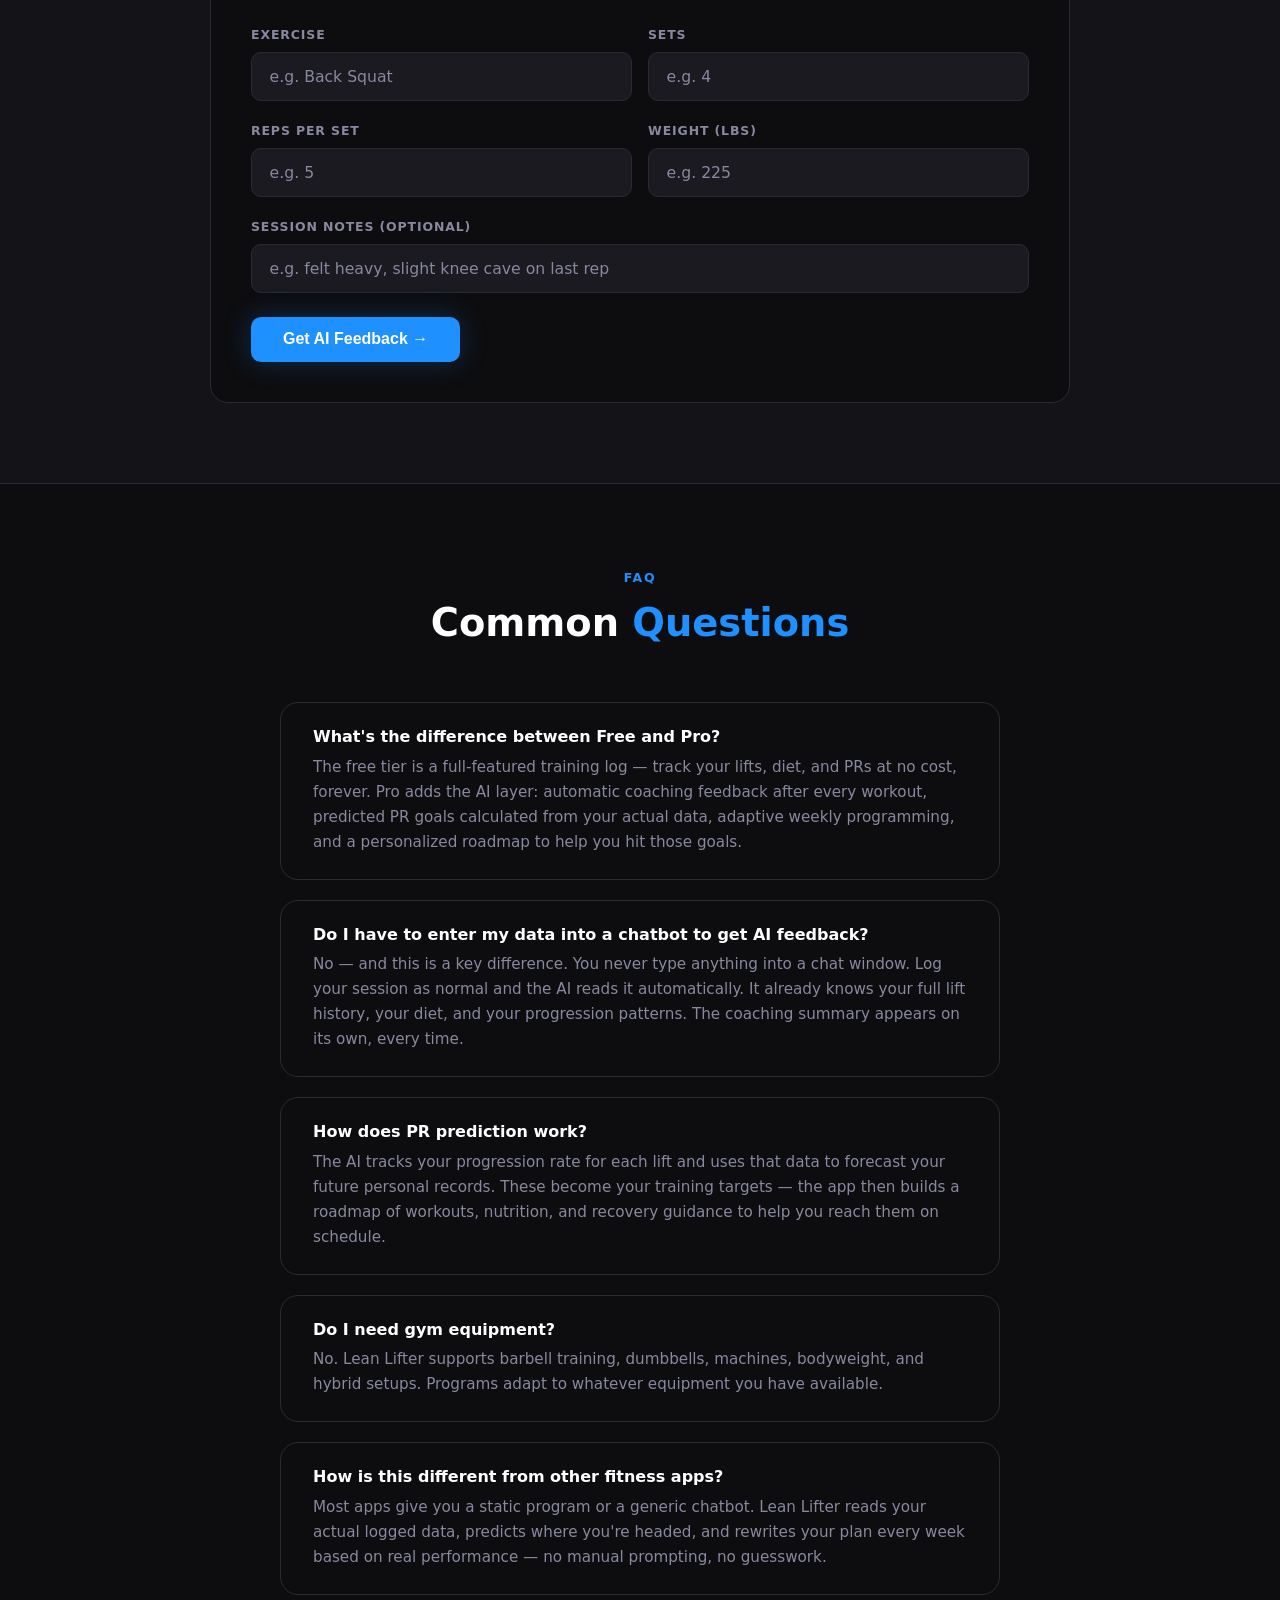
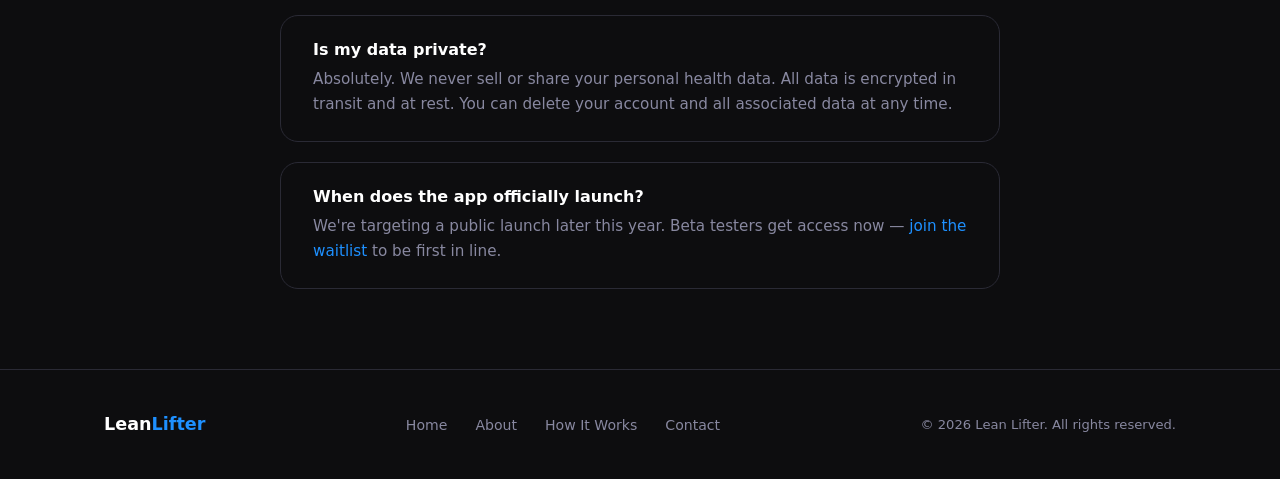
==== commit d26d7241: "added working AI app features" ====
--- a/how-it-works.html
+++ b/how-it-works.html
@@ -93,15 +93,12 @@
         <div class="step-row">
           <div class="step-text">
             <p class="step-number">Step 03</p>
-            <h3>Receive AI-Powered Feedback</h3>
+            <h3>Get Automatic AI Feedback — No Chatbot</h3>
             <p>
-              Within moments of logging, Lean Lifter's AI analyzes your session. It identifies
-              strength imbalances, flags recovery concerns, highlights nutrition gaps, and
-              delivers a clear, written coaching summary — like having a personal trainer
-              review every workout.
+              The moment you log, the AI reads your session automatically. You never type anything into a chat window — it already knows your full lift history, your nutrition, and your recovery patterns. It delivers a written coaching summary tailored specifically to <em>your</em> data, every time.
             </p>
             <div class="step-tags">
-              <span class="tag">Form Cues</span>
+              <span class="tag">No Chatbot Needed</span>
               <span class="tag">Volume Analysis</span>
               <span class="tag">Nutrition Correlation</span>
               <span class="tag">Recovery Score</span>
@@ -109,8 +106,8 @@
           </div>
           <div class="step-visual">
             <span class="step-icon">🤖</span>
-            <strong style="color: var(--text);">AI Coaching Summary</strong>
-            <span>Instant post-session analysis</span>
+            <strong style="color: var(--text);">Automatic AI Summary</strong>
+            <span>Reads your logs — no prompting required</span>
           </div>
         </div>
 
@@ -142,40 +139,340 @@
       </div>
     </section>
 
-    <!-- ========== INTERACTIVE DEMO ========== -->
+    <!-- ========== FREE vs PRO COMPARISON ========== -->
     <section style="background: var(--bg-card); border-top: 1px solid var(--border); border-bottom: 1px solid var(--border);">
       <div class="container">
         <div class="section-header">
-          <span class="section-label">Try It Out</span>
-          <h2>Interactive <span class="accent">Demo</span></h2>
-          <p>Experience Lean Lifter's feedback engine firsthand — no account required.</p>
-        </div>
-
-        <div class="demo-placeholder">
-          <div class="demo-badge">⚡ Interactive Demo — Coming Soon</div>
-          <h3>See the AI in Action</h3>
-          <p>
-            Enter a mock workout below and watch Lean Lifter analyze your volume,
-            estimate recovery time, and generate personalized coaching cues in real time.
+          <span class="section-label">Free vs Pro</span>
+          <h2>Start Free. <span class="accent">Go Further</span> with Pro.</h2>
+          <p>The free tier is a full-featured training log. Pro is where the AI transforms your results.</p>
+        </div>
+
+        <div class="tier-comparison">
+          <div class="tier-row header">
+            <div class="tier-cell">Feature</div>
+            <div class="tier-cell center">Free</div>
+            <div class="tier-cell center pro-col">Pro</div>
+          </div>
+          <div class="tier-row">
+            <div class="tier-cell">Log lifts — sets, reps, and weight</div>
+            <div class="tier-cell center"><span class="check-icon">✓</span></div>
+            <div class="tier-cell center pro-col"><span class="check-icon">✓</span></div>
+          </div>
+          <div class="tier-row">
+            <div class="tier-cell">Track diet and macros</div>
+            <div class="tier-cell center"><span class="check-icon">✓</span></div>
+            <div class="tier-cell center pro-col"><span class="check-icon">✓</span></div>
+          </div>
+          <div class="tier-row">
+            <div class="tier-cell">Personal record history &amp; progress charts</div>
+            <div class="tier-cell center"><span class="check-icon">✓</span></div>
+            <div class="tier-cell center pro-col"><span class="check-icon">✓</span></div>
+          </div>
+          <div class="tier-row">
+            <div class="tier-cell">Automatic AI feedback after every workout</div>
+            <div class="tier-cell center"><span class="cross-icon">—</span></div>
+            <div class="tier-cell center pro-col"><span class="check-icon">✓</span></div>
+          </div>
+          <div class="tier-row">
+            <div class="tier-cell">Predicted PR goals based on your data</div>
+            <div class="tier-cell center"><span class="cross-icon">—</span></div>
+            <div class="tier-cell center pro-col"><span class="check-icon">✓</span></div>
+          </div>
+          <div class="tier-row">
+            <div class="tier-cell">Adaptive weekly programming</div>
+            <div class="tier-cell center"><span class="cross-icon">—</span></div>
+            <div class="tier-cell center pro-col"><span class="check-icon">✓</span></div>
+          </div>
+          <div class="tier-row">
+            <div class="tier-cell">Personalized workout &amp; diet roadmap</div>
+            <div class="tier-cell center"><span class="cross-icon">—</span></div>
+            <div class="tier-cell center pro-col"><span class="check-icon">✓</span></div>
+          </div>
+          <div class="tier-row">
+            <div class="tier-cell">Recovery recommendations</div>
+            <div class="tier-cell center"><span class="cross-icon">—</span></div>
+            <div class="tier-cell center pro-col"><span class="check-icon">✓</span></div>
+          </div>
+        </div>
+
+        <p style="text-align: center; margin-top: 2.5rem;">
+          <a href="index.html#early-access" class="btn btn-primary">Join Waitlist — Free 30-Day Pro Trial</a>
+        </p>
+      </div>
+    </section>
+
+    <!-- ========== AI EXPLAINER ========== -->
+    <section>
+      <div class="container">
+        <div class="ai-explainer">
+          <span class="section-label" style="display: block; text-align: center;">How the AI Works</span>
+          <h2 style="text-align: center; margin: 0.5rem 0 0.75rem;">Your AI Coach <span class="accent">Already Knows Your Lifts</span></h2>
+          <p style="text-align: center; max-width: 580px; margin: 0 auto 2.5rem;">
+            This is not a chatbot. You never type anything into a chat window or manually describe your workout to an AI. The moment you log a session, the AI reads it and gets to work — no prompting, no extra steps.
           </p>
 
-          <!-- Mock UI wireframe -->
-          <div class="demo-ui-mockup">
-            <div style="font-size: 0.75rem; color: var(--text-muted); margin-bottom: 1rem; letter-spacing: 0.08em; text-transform: uppercase;">Session Preview — Back Squat</div>
-            <div class="mockup-bar accent"></div>
-            <div class="mockup-bar med"></div>
-            <div class="mockup-bar short"></div>
-            <div style="height: 1px; background: var(--border); margin: 1rem 0;"></div>
-            <div style="font-size: 0.75rem; color: var(--text-muted); margin-bottom: 0.75rem; letter-spacing: 0.08em; text-transform: uppercase;">AI Feedback</div>
-            <div class="mockup-bar med"></div>
-            <div class="mockup-bar short"></div>
-            <div class="mockup-bar" style="width: 85%;"></div>
-          </div>
-
-          <p style="margin-top: 2rem; font-size: 0.85rem; color: var(--text-muted);">
-            Full interactive demo will be available at public launch.
-            <a href="index.html#early-access">Join the waitlist</a> for early access.
+          <div class="ai-explainer-grid">
+            <div style="display: flex; flex-direction: column; gap: 1.75rem;">
+              <div style="display: flex; gap: 1rem; align-items: flex-start;">
+                <span style="font-size: 1.5rem; flex-shrink: 0;">📱</span>
+                <div>
+                  <h4 style="color: var(--white); margin-bottom: 0.25rem;">You Log Your Session</h4>
+                  <p style="font-size: 0.93rem;">Sets, reps, weight, notes. Takes under a minute using the quick-log interface.</p>
+                </div>
+              </div>
+              <div style="display: flex; gap: 1rem; align-items: flex-start;">
+                <span style="font-size: 1.5rem; flex-shrink: 0;">⚡</span>
+                <div>
+                  <h4 style="color: var(--white); margin-bottom: 0.25rem;">The AI Reads Everything</h4>
+                  <p style="font-size: 0.93rem;">It sees your full lift history, your nutrition data, your recovery patterns — automatically, in context.</p>
+                </div>
+              </div>
+              <div style="display: flex; gap: 1rem; align-items: flex-start;">
+                <span style="font-size: 1.5rem; flex-shrink: 0;">📋</span>
+                <div>
+                  <h4 style="color: var(--white); margin-bottom: 0.25rem;">You Get a Coaching Summary</h4>
+                  <p style="font-size: 0.93rem;">Specific, personalized feedback on your session plus what to focus on next. No prompting required.</p>
+                </div>
+              </div>
+            </div>
+            <div class="ai-explainer-icon">
+              <span>🤖</span>
+              <p style="font-size: 0.88rem; margin-top: 1rem;">Automatic analysis.<br>Every session.<br>No chatbot.</p>
+            </div>
+          </div>
+        </div>
+      </div>
+    </section>
+
+    <!-- ========== PREDICTED PRs ========== -->
+    <section style="background: var(--bg-card); border-top: 1px solid var(--border); border-bottom: 1px solid var(--border);">
+      <div class="container">
+        <div class="section-header">
+          <span class="section-label">PR Prediction</span>
+          <h2>Know Your Targets <span class="accent">Before You Lift</span></h2>
+          <p>The AI tracks your progression rate and forecasts your future personal records — giving you real, data-driven goals to train toward. These aren't generic benchmarks — they're calculated from <em>your</em> actual data.</p>
+        </div>
+
+        <div class="pr-cards">
+          <div class="pr-card">
+            <div class="pr-lift">Back Squat</div>
+            <div class="pr-current">Current: 315 lbs</div>
+            <div class="pr-predicted">365 lbs</div>
+            <div class="pr-timeline">Predicted in 12 weeks</div>
+          </div>
+          <div class="pr-card">
+            <div class="pr-lift">Bench Press</div>
+            <div class="pr-current">Current: 225 lbs</div>
+            <div class="pr-predicted">255 lbs</div>
+            <div class="pr-timeline">Predicted in 8 weeks</div>
+          </div>
+          <div class="pr-card">
+            <div class="pr-lift">Deadlift</div>
+            <div class="pr-current">Current: 405 lbs</div>
+            <div class="pr-predicted">455 lbs</div>
+            <div class="pr-timeline">Predicted in 16 weeks</div>
+          </div>
+        </div>
+
+        <p style="text-align: center; margin-top: 2.5rem; font-size: 0.88rem; color: var(--text-muted);">
+          Example predictions — your actual targets are calculated from your real progression data.
+        </p>
+      </div>
+    </section>
+
+    <!-- ========== ROADMAP ========== -->
+    <section>
+      <div class="container">
+        <div class="section-header">
+          <span class="section-label">Your Roadmap</span>
+          <h2>A Complete Plan to <span class="accent">Hit Every Goal</span></h2>
+          <p>The AI doesn't just tell you what happened — it tells you what to do next. Once your PR targets are set, it builds a full roadmap covering every angle of your training.</p>
+        </div>
+
+        <div class="roadmap-grid">
+          <div class="roadmap-card">
+            <span class="roadmap-icon">🏋️</span>
+            <h4>Workout Structure</h4>
+            <p>A weekly lifting program built around your goals, schedule, and current capacity — reprogrammed automatically every week as you progress.</p>
+          </div>
+          <div class="roadmap-card">
+            <span class="roadmap-icon">🥗</span>
+            <h4>Diet &amp; Nutrition</h4>
+            <p>Macro and calorie targets that evolve as you get stronger. Your nutrition plan is always tied directly to your training performance.</p>
+          </div>
+          <div class="roadmap-card">
+            <span class="roadmap-icon">😴</span>
+            <h4>Recovery Guidance</h4>
+            <p>The AI flags fatigue signals from your logs and builds deloads into your plan proactively — so you know when to push and when to rest.</p>
+          </div>
+        </div>
+
+        <div style="text-align: center; margin-top: 3rem;">
+          <p style="font-size: 1rem; max-width: 540px; margin: 0 auto 1.75rem;">
+            Every session, the app shows you exactly what to do to stay on track. Hit your numbers, follow the plan, reach your predicted PRs — it's that clear.
           </p>
+          <a href="index.html#early-access" class="btn btn-primary">Join the Waitlist</a>
+        </div>
+      </div>
+    </section>
+
+    <!-- ========== LIVE AI DEMO ========== -->
+    <section style="background: var(--bg-card); border-top: 1px solid var(--border); border-bottom: 1px solid var(--border);">
+      <div class="container">
+        <div class="section-header">
+          <span class="section-label">Try It Now</span>
+          <h2>Live AI <span class="accent">Demo</span></h2>
+          <p>Experience Lean Lifter's AI coaching engine firsthand — no account required.</p>
+        </div>
+
+        <div class="ai-demo-widget">
+
+          <!-- Tab navigation -->
+          <div class="tab-nav" role="tablist">
+            <button class="tab-btn active" data-tab="log" role="tab">🏋️ Log a Lift</button>
+            <button class="tab-btn" data-tab="pr" role="tab">🎯 Predict My PR</button>
+            <button class="tab-btn" data-tab="plan" role="tab">🗺️ Get My Plan</button>
+            <button class="tab-btn" data-tab="chat" role="tab">💬 AI Coach</button>
+          </div>
+
+          <!-- ── Tab 1: Log a Lift ── -->
+          <div class="tab-panel active" id="panel-log">
+            <div class="demo-intro">
+              <h4>Log Your Session</h4>
+              <p>Enter your lift details and receive instant AI coaching feedback — volume assessment, form tips, and what to do next.</p>
+            </div>
+            <form id="logForm" class="demo-form" novalidate>
+              <div class="form-row-2">
+                <div class="form-group">
+                  <label for="logExercise">Exercise</label>
+                  <input type="text" id="logExercise" class="form-input" placeholder="e.g. Back Squat" required />
+                </div>
+                <div class="form-group">
+                  <label for="logSets">Sets</label>
+                  <input type="number" id="logSets" class="form-input" placeholder="e.g. 4" min="1" max="20" required />
+                </div>
+              </div>
+              <div class="form-row-2">
+                <div class="form-group">
+                  <label for="logReps">Reps per set</label>
+                  <input type="number" id="logReps" class="form-input" placeholder="e.g. 5" min="1" max="50" required />
+                </div>
+                <div class="form-group">
+                  <label for="logWeight">Weight (lbs)</label>
+                  <input type="number" id="logWeight" class="form-input" placeholder="e.g. 225" min="0" required />
+                </div>
+              </div>
+              <div class="form-group">
+                <label for="logNotes">Session notes (optional)</label>
+                <input type="text" id="logNotes" class="form-input" placeholder="e.g. felt heavy, slight knee cave on last rep" />
+              </div>
+              <button type="submit" class="btn btn-primary demo-submit">Get AI Feedback →</button>
+            </form>
+            <div class="demo-response-area" id="logResponse" style="display:none">
+              <div class="response-header">
+                <span>🤖</span>
+                <span class="response-title">AI Coaching Feedback</span>
+              </div>
+              <div class="response-body" id="logResponseBody"></div>
+            </div>
+          </div>
+
+          <!-- ── Tab 2: Predict My PR ── -->
+          <div class="tab-panel" id="panel-pr">
+            <div class="demo-intro">
+              <h4>Predict Your Next PR</h4>
+              <p>Enter your last 3–5 sessions for a lift and the AI will calculate your estimated 1RM and forecast your PR timeline.</p>
+            </div>
+            <form id="prForm" class="demo-form" novalidate>
+              <div class="form-group">
+                <label for="prExercise">Exercise</label>
+                <input type="text" id="prExercise" class="form-input" placeholder="e.g. Bench Press" required />
+              </div>
+              <div class="form-group">
+                <label>Recent sessions — date, weight (lbs), reps</label>
+                <div id="prSessions"></div>
+                <button type="button" id="addSession" class="btn-add-session">+ Add Session</button>
+              </div>
+              <button type="submit" class="btn btn-primary demo-submit">Predict My PR →</button>
+            </form>
+            <div class="demo-response-area" id="prResponse" style="display:none">
+              <div class="response-header">
+                <span>🎯</span>
+                <span class="response-title">PR Prediction</span>
+              </div>
+              <div class="response-body" id="prResponseBody"></div>
+            </div>
+          </div>
+
+          <!-- ── Tab 3: Get My Plan ── -->
+          <div class="tab-panel" id="panel-plan">
+            <div class="demo-intro">
+              <h4>Get Your Personalized Plan</h4>
+              <p>Tell the AI your goal and current stats — it will build a complete weekly training and nutrition plan tailored to you.</p>
+            </div>
+            <form id="planForm" class="demo-form" novalidate>
+              <div class="form-row-2">
+                <div class="form-group">
+                  <label for="planGoal">Goal</label>
+                  <select id="planGoal" class="form-input form-select" required>
+                    <option value="">Select goal…</option>
+                    <option>Bulk (gain muscle &amp; strength)</option>
+                    <option>Cut (lose fat, maintain muscle)</option>
+                    <option>Maintain (body recomp)</option>
+                  </select>
+                </div>
+                <div class="form-group">
+                  <label for="planDays">Days per week</label>
+                  <select id="planDays" class="form-input form-select" required>
+                    <option value="">Select…</option>
+                    <option>2</option>
+                    <option>3</option>
+                    <option>4</option>
+                    <option>5</option>
+                    <option>6</option>
+                  </select>
+                </div>
+              </div>
+              <div class="form-group">
+                <label>Current lifts — squat / bench / deadlift (lbs, rough estimates ok)</label>
+                <div class="form-row-3">
+                  <input type="number" id="planSquat" class="form-input" placeholder="Squat" min="0" />
+                  <input type="number" id="planBench" class="form-input" placeholder="Bench" min="0" />
+                  <input type="number" id="planDeadlift" class="form-input" placeholder="Deadlift" min="0" />
+                </div>
+              </div>
+              <div class="form-group">
+                <label for="planCalories">Daily calorie target</label>
+                <input type="number" id="planCalories" class="form-input" placeholder="e.g. 2800" min="500" required />
+              </div>
+              <button type="submit" class="btn btn-primary demo-submit">Build My Plan →</button>
+            </form>
+            <div class="demo-response-area" id="planResponse" style="display:none">
+              <div class="response-header">
+                <span>🗺️</span>
+                <span class="response-title">Your Personalized Plan</span>
+              </div>
+              <div class="response-body" id="planResponseBody"></div>
+            </div>
+          </div>
+
+          <!-- ── Tab 4: AI Coach Chat ── -->
+          <div class="tab-panel" id="panel-chat">
+            <div class="chat-layout">
+              <div class="chat-messages" id="chatMessages">
+                <div class="chat-message ai">
+                  <span class="chat-avatar">🤖</span>
+                  <div class="chat-bubble">Hey! I'm your Lean Lifter AI coach. Ask me anything about training, programming, nutrition, or recovery — I'm here to help.</div>
+                </div>
+              </div>
+              <form id="chatForm" class="chat-input-row" novalidate>
+                <input type="text" id="chatInput" class="form-input" placeholder="Ask your AI coach anything…" autocomplete="off" required />
+                <button type="submit" class="btn btn-primary">Send →</button>
+              </form>
+            </div>
+          </div>
+
         </div>
       </div>
     </section>
@@ -191,13 +488,28 @@
         <div style="max-width: 720px; margin: 0 auto; display: flex; flex-direction: column; gap: 1.25rem;">
 
           <div class="feature-card" style="padding: 1.5rem 2rem;">
+            <h3 style="margin-bottom: 0.5rem; font-size: 1rem;">What's the difference between Free and Pro?</h3>
+            <p style="font-size: 0.95rem;">The free tier is a full-featured training log — track your lifts, diet, and PRs at no cost, forever. Pro adds the AI layer: automatic coaching feedback after every workout, predicted PR goals calculated from your actual data, adaptive weekly programming, and a personalized roadmap to help you hit those goals.</p>
+          </div>
+
+          <div class="feature-card" style="padding: 1.5rem 2rem;">
+            <h3 style="margin-bottom: 0.5rem; font-size: 1rem;">Do I have to enter my data into a chatbot to get AI feedback?</h3>
+            <p style="font-size: 0.95rem;">No — and this is a key difference. You never type anything into a chat window. Log your session as normal and the AI reads it automatically. It already knows your full lift history, your diet, and your progression patterns. The coaching summary appears on its own, every time.</p>
+          </div>
+
+          <div class="feature-card" style="padding: 1.5rem 2rem;">
+            <h3 style="margin-bottom: 0.5rem; font-size: 1rem;">How does PR prediction work?</h3>
+            <p style="font-size: 0.95rem;">The AI tracks your progression rate for each lift and uses that data to forecast your future personal records. These become your training targets — the app then builds a roadmap of workouts, nutrition, and recovery guidance to help you reach them on schedule.</p>
+          </div>
+
+          <div class="feature-card" style="padding: 1.5rem 2rem;">
             <h3 style="margin-bottom: 0.5rem; font-size: 1rem;">Do I need gym equipment?</h3>
             <p style="font-size: 0.95rem;">No. Lean Lifter supports barbell training, dumbbells, machines, bodyweight, and hybrid setups. Programs adapt to whatever equipment you have available.</p>
           </div>
 
           <div class="feature-card" style="padding: 1.5rem 2rem;">
             <h3 style="margin-bottom: 0.5rem; font-size: 1rem;">How is this different from other fitness apps?</h3>
-            <p style="font-size: 0.95rem;">Most apps give you a static program. Lean Lifter rewrites your plan every week based on what you actually did — your real performance, your real diet, your real schedule.</p>
+            <p style="font-size: 0.95rem;">Most apps give you a static program or a generic chatbot. Lean Lifter reads your actual logged data, predicts where you're headed, and rewrites your plan every week based on real performance — no manual prompting, no guesswork.</p>
           </div>
 
           <div class="feature-card" style="padding: 1.5rem 2rem;">
@@ -231,10 +543,251 @@
   </footer>
 
   <script>
+    // ── Nav ──
     const toggle = document.getElementById('navToggle');
     const links  = document.getElementById('navLinks');
     toggle.addEventListener('click', () => links.classList.toggle('open'));
     links.querySelectorAll('a').forEach(a => a.addEventListener('click', () => links.classList.remove('open')));
+
+    // ══════════════════════════════════════
+    //  AI DEMO
+    // ══════════════════════════════════════
+    const ANTHROPIC_API_KEY = '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';
+
+    // ── Tab switching ──
+    document.querySelectorAll('.tab-btn').forEach(btn => {
+      btn.addEventListener('click', () => {
+        document.querySelectorAll('.tab-btn').forEach(b => b.classList.remove('active'));
+        document.querySelectorAll('.tab-panel').forEach(p => p.classList.remove('active'));
+        btn.classList.add('active');
+        document.getElementById('panel-' + btn.dataset.tab).classList.add('active');
+      });
+    });
+
+    // ── Anthropic API call ──
+    async function callClaude(messages, systemPrompt, maxTokens = 1024) {
+      const res = await fetch('https://api.anthropic.com/v1/messages', {
+        method: 'POST',
+        headers: {
+          'Content-Type': 'application/json',
+          'x-api-key': ANTHROPIC_API_KEY,
+          'anthropic-version': '2023-06-01',
+          'anthropic-dangerous-direct-browser-access': 'true',
+        },
+        body: JSON.stringify({
+          model: 'claude-sonnet-4-20250514',
+          max_tokens: maxTokens,
+          system: systemPrompt,
+          messages,
+        }),
+      });
+      if (!res.ok) {
+        const err = await res.json().catch(() => ({}));
+        throw new Error(err.error?.message || `API error ${res.status}`);
+      }
+      const data = await res.json();
+      return data.content[0].text;
+    }
+
+    // ── Simple markdown → HTML ──
+    function renderMarkdown(text) {
+      const esc = text
+        .replace(/&/g, '&amp;')
+        .replace(/</g, '&lt;')
+        .replace(/>/g, '&gt;');
+      return esc
+        .replace(/^### (.+)$/gm, '<strong style="color:var(--white);display:block;margin:.75rem 0 .2rem">$1</strong>')
+        .replace(/^## (.+)$/gm, '<h4>$1</h4>')
+        .replace(/^# (.+)$/gm,  '<h3>$1</h3>')
+        .replace(/\*\*(.+?)\*\*/g, '<strong>$1</strong>')
+        .replace(/^[•\-\*] (.+)$/gm, '<li>$1</li>')
+        .replace(/^\d+\. (.+)$/gm,   '<li>$1</li>')
+        .replace(/(<li>[\s\S]*?<\/li>)(\n<li>[\s\S]*?<\/li>)*/g, m => `<ul>${m}</ul>`)
+        .replace(/\n\n/g, '<br><br>')
+        .replace(/\n/g,   '<br>');
+    }
+
+    function escapeHtml(str) {
+      return str.replace(/&/g,'&amp;').replace(/</g,'&lt;').replace(/>/g,'&gt;');
+    }
+
+    function loadingHTML(msg = 'AI is analyzing your data') {
+      return `<div class="demo-loading"><div class="loading-dots"><span></span><span></span><span></span></div>${msg}…</div>`;
+    }
+
+    function showResponse(areaId, bodyId, html) {
+      document.getElementById(areaId).style.display = 'block';
+      document.getElementById(bodyId).innerHTML = html;
+    }
+
+    // ══════════════════════════════════════
+    //  Tab 1 — Log a Lift
+    // ══════════════════════════════════════
+    document.getElementById('logForm').addEventListener('submit', async e => {
+      e.preventDefault();
+      const exercise = document.getElementById('logExercise').value.trim();
+      const sets     = document.getElementById('logSets').value;
+      const reps     = document.getElementById('logReps').value;
+      const weight   = document.getElementById('logWeight').value;
+      const notes    = document.getElementById('logNotes').value.trim();
+
+      if (!exercise || !sets || !reps || !weight) return;
+
+      showResponse('logResponse', 'logResponseBody', loadingHTML());
+      const btn = e.target.querySelector('.demo-submit');
+      btn.disabled = true; btn.textContent = 'Analyzing…';
+
+      try {
+        const userMsg = `I just completed ${exercise}: ${sets} sets × ${reps} reps @ ${weight} lbs.${notes ? ' Notes: ' + notes : ''}`;
+        const system  = `You are an expert strength and conditioning coach reviewing a lifter's session. Provide personalized, specific feedback covering: (1) Volume assessment — is this set/rep/weight combination appropriate? (2) Form cues relevant to this exercise and rep range. (3) Progression advice — what should they target next session? Be practical and encouraging. Use ## headers and bullet points. Keep it focused and actionable.`;
+        const text = await callClaude([{ role: 'user', content: userMsg }], system, 800);
+        document.getElementById('logResponseBody').innerHTML = renderMarkdown(text);
+      } catch (err) {
+        document.getElementById('logResponseBody').innerHTML = `<p style="color:#ff7070">⚠️ ${escapeHtml(err.message)}</p>`;
+      } finally {
+        btn.disabled = false; btn.textContent = 'Get AI Feedback →';
+      }
+    });
+
+    // ══════════════════════════════════════
+    //  Tab 2 — Predict My PR
+    // ══════════════════════════════════════
+    let sessionCount = 0;
+
+    function addSessionRow(date = '', weight = '', reps = '') {
+      sessionCount++;
+      const id  = sessionCount;
+      const div = document.createElement('div');
+      div.className = 'session-row';
+      div.id = 'session-' + id;
+      div.innerHTML = `
+        <input type="date" class="form-input session-date" value="${date}" />
+        <input type="number" class="form-input session-weight" placeholder="Weight (lbs)" min="0" value="${weight}" />
+        <input type="number" class="form-input session-reps"   placeholder="Reps" min="1" max="50" value="${reps}" />
+        <button type="button" class="btn-remove-session" onclick="removeSession(${id})">✕</button>`;
+      document.getElementById('prSessions').appendChild(div);
+    }
+
+    function removeSession(id) {
+      const container = document.getElementById('prSessions');
+      if (container.children.length > 1) document.getElementById('session-' + id).remove();
+    }
+
+    // Seed with 3 blank rows
+    addSessionRow(); addSessionRow(); addSessionRow();
+
+    document.getElementById('addSession').addEventListener('click', () => {
+      if (document.getElementById('prSessions').children.length < 6) addSessionRow();
+    });
+
+    document.getElementById('prForm').addEventListener('submit', async e => {
+      e.preventDefault();
+      const exercise = document.getElementById('prExercise').value.trim();
+      if (!exercise) return;
+
+      const sessions = [];
+      document.querySelectorAll('#prSessions .session-row').forEach(row => {
+        const w = row.querySelector('.session-weight').value;
+        const r = row.querySelector('.session-reps').value;
+        const d = row.querySelector('.session-date').value;
+        if (w && r) sessions.push({ date: d || 'unknown date', weight: w, reps: r });
+      });
+
+      if (sessions.length < 2) { alert('Please enter at least 2 sessions with weight and reps.'); return; }
+
+      showResponse('prResponse', 'prResponseBody', loadingHTML('Calculating your PR trajectory'));
+      const btn = e.target.querySelector('.demo-submit');
+      btn.disabled = true; btn.textContent = 'Predicting…';
+
+      try {
+        const sessionStr = sessions.map(s => `${s.date}: ${s.weight} lbs × ${s.reps} reps`).join('\n');
+        const userMsg = `Exercise: ${exercise}\nRecent sessions:\n${sessionStr}`;
+        const system  = `You are an expert strength coach and sports scientist. Based on the user's recent lift sessions: (1) Calculate their estimated current 1 Rep Max using the Epley formula (weight × (1 + reps/30)) — show the calculation for each session. (2) Identify their weekly progression rate in lbs. (3) Predict a realistic new PR and the timeline to achieve it based on their rate of progress. (4) Give 2-3 specific actions to hit that PR. Use ## headers and bullet points. Be specific with numbers.`;
+        const text = await callClaude([{ role: 'user', content: userMsg }], system, 900);
+        document.getElementById('prResponseBody').innerHTML = renderMarkdown(text);
+      } catch (err) {
+        document.getElementById('prResponseBody').innerHTML = `<p style="color:#ff7070">⚠️ ${escapeHtml(err.message)}</p>`;
+      } finally {
+        btn.disabled = false; btn.textContent = 'Predict My PR →';
+      }
+    });
+
+    // ══════════════════════════════════════
+    //  Tab 3 — Get My Plan
+    // ══════════════════════════════════════
+    document.getElementById('planForm').addEventListener('submit', async e => {
+      e.preventDefault();
+      const goal      = document.getElementById('planGoal').value;
+      const days      = document.getElementById('planDays').value;
+      const squat     = document.getElementById('planSquat').value    || 'not provided';
+      const bench     = document.getElementById('planBench').value    || 'not provided';
+      const deadlift  = document.getElementById('planDeadlift').value || 'not provided';
+      const calories  = document.getElementById('planCalories').value;
+
+      if (!goal || !days || !calories) return;
+
+      showResponse('planResponse', 'planResponseBody', loadingHTML('Building your personalized plan'));
+      const btn = e.target.querySelector('.demo-submit');
+      btn.disabled = true; btn.textContent = 'Building…';
+
+      try {
+        const userMsg = `Goal: ${goal}\nDays per week: ${days}\nCurrent lifts — Squat: ${squat} lbs, Bench: ${bench} lbs, Deadlift: ${deadlift} lbs\nDaily calorie target: ${calories} kcal`;
+        const system  = `You are an expert strength coach and nutritionist. Build a complete, specific weekly training and diet plan for this lifter. Include: (1) A full weekly workout schedule with specific exercises, sets, reps, and weight guidance for each day. (2) Macro targets (protein, carbs, fat in grams) calculated from their calorie goal and training style. (3) Brief recovery recommendations. Make it practical and immediately actionable. Use ## section headers.`;
+        const text = await callClaude([{ role: 'user', content: userMsg }], system, 1400);
+        document.getElementById('planResponseBody').innerHTML = renderMarkdown(text);
+      } catch (err) {
+        document.getElementById('planResponseBody').innerHTML = `<p style="color:#ff7070">⚠️ ${escapeHtml(err.message)}</p>`;
+      } finally {
+        btn.disabled = false; btn.textContent = 'Build My Plan →';
+      }
+    });
+
+    // ══════════════════════════════════════
+    //  Tab 4 — AI Coach Chat
+    // ══════════════════════════════════════
+    const chatHistory = [];
+    const CHAT_SYSTEM = `You are the Lean Lifter AI coach — an expert in strength training, powerlifting, bodybuilding, nutrition, and recovery. Give direct, practical, personalized advice. Be encouraging and knowledgeable. Keep responses concise but thorough. Use bullet points where helpful.`;
+
+    function appendChatMessage(role, html) {
+      const msgs   = document.getElementById('chatMessages');
+      const div    = document.createElement('div');
+      div.className = `chat-message ${role}`;
+      const avatar = role === 'ai' ? '🤖' : '🧑';
+      div.innerHTML = `<span class="chat-avatar">${avatar}</span><div class="chat-bubble">${html}</div>`;
+      msgs.appendChild(div);
+      msgs.scrollTop = msgs.scrollHeight;
+      return div;
+    }
+
+    document.getElementById('chatForm').addEventListener('submit', async e => {
+      e.preventDefault();
+      const input = document.getElementById('chatInput');
+      const text  = input.value.trim();
+      if (!text) return;
+      input.value = '';
+
+      appendChatMessage('user', escapeHtml(text));
+      chatHistory.push({ role: 'user', content: text });
+
+      // Typing indicator
+      const typingDiv = appendChatMessage('ai',
+        '<div class="loading-dots"><span></span><span></span><span></span></div>');
+
+      const btn = e.target.querySelector('button');
+      btn.disabled = true;
+
+      try {
+        const reply = await callClaude([...chatHistory], CHAT_SYSTEM, 700);
+        chatHistory.push({ role: 'assistant', content: reply });
+        typingDiv.querySelector('.chat-bubble').innerHTML = renderMarkdown(reply);
+      } catch (err) {
+        typingDiv.querySelector('.chat-bubble').innerHTML = `⚠️ ${escapeHtml(err.message)}`;
+      } finally {
+        btn.disabled = false;
+        input.focus();
+        document.getElementById('chatMessages').scrollTop = 99999;
+      }
+    });
   </script>
 
 </body>
--- a/style.css
+++ b/style.css
@@ -746,3 +746,492 @@
   .footer-inner { flex-direction: column; text-align: center; }
   .footer-links { justify-content: center; }
 }
+
+/* --- Tier tag on feature cards --- */
+.tier-tag {
+  display: inline-block;
+  font-size: 0.7rem;
+  font-weight: 700;
+  letter-spacing: 0.1em;
+  text-transform: uppercase;
+  padding: 0.2rem 0.65rem;
+  border-radius: 100px;
+  margin-bottom: 0.6rem;
+}
+
+.tier-tag.free {
+  background: rgba(136, 136, 160, 0.15);
+  color: var(--text-muted);
+  border: 1px solid rgba(136, 136, 160, 0.25);
+}
+
+.tier-tag.pro {
+  background: rgba(30, 144, 255, 0.15);
+  color: var(--accent);
+  border: 1px solid rgba(30, 144, 255, 0.3);
+}
+
+/* --- Pricing --- */
+.pricing-section { background: var(--bg-card); }
+
+.pricing-grid {
+  display: grid;
+  grid-template-columns: 1fr 1fr;
+  gap: 2rem;
+  max-width: 860px;
+  margin: 0 auto;
+}
+
+.pricing-card {
+  background: var(--bg);
+  border: 1px solid var(--border);
+  border-radius: var(--radius-lg);
+  padding: 2.5rem;
+  position: relative;
+  display: flex;
+  flex-direction: column;
+  gap: 1.25rem;
+}
+
+.pricing-card.featured {
+  border-color: var(--accent);
+  box-shadow: 0 0 60px rgba(30, 144, 255, 0.12);
+  background: linear-gradient(160deg, rgba(30,144,255,0.06) 0%, var(--bg-card-2) 60%);
+}
+
+.pricing-badge {
+  display: inline-block;
+  background: var(--accent);
+  color: var(--white);
+  font-size: 0.72rem;
+  font-weight: 700;
+  letter-spacing: 0.12em;
+  text-transform: uppercase;
+  padding: 0.3rem 0.9rem;
+  border-radius: 100px;
+  position: absolute;
+  top: -14px;
+  left: 50%;
+  transform: translateX(-50%);
+  white-space: nowrap;
+}
+
+.pricing-label {
+  font-size: 1.15rem;
+  font-weight: 700;
+  color: var(--white);
+}
+
+.pricing-price {
+  font-size: 2.2rem;
+  font-weight: 800;
+  color: var(--white);
+  line-height: 1;
+}
+
+.pricing-price span {
+  font-size: 1rem;
+  font-weight: 400;
+  color: var(--text-muted);
+}
+
+.pricing-card > p { font-size: 0.95rem; margin: 0; }
+
+.pricing-list {
+  list-style: none;
+  display: flex;
+  flex-direction: column;
+  gap: 0.65rem;
+  flex: 1;
+}
+
+.pricing-list li {
+  font-size: 0.93rem;
+  padding-left: 1.5rem;
+  position: relative;
+  color: var(--text);
+}
+
+.pricing-list li::before {
+  position: absolute;
+  left: 0;
+  font-size: 0.85rem;
+}
+
+.pricing-list li.check-yes::before { content: '✓'; color: var(--accent); font-weight: 700; }
+.pricing-list li.check-no { color: var(--text-muted); }
+.pricing-list li.check-no::before { content: '✕'; color: #444; }
+
+.pricing-card .btn { margin-top: auto; width: 100%; text-align: center; }
+
+/* --- Tier comparison table --- */
+.tier-comparison {
+  max-width: 760px;
+  margin: 0 auto;
+  border: 1px solid var(--border);
+  border-radius: var(--radius-lg);
+  overflow: hidden;
+}
+
+.tier-row {
+  display: grid;
+  grid-template-columns: 2fr 1fr 1fr;
+  border-bottom: 1px solid var(--border);
+}
+
+.tier-row:last-child { border-bottom: none; }
+
+.tier-row.header { background: var(--bg-card-2); }
+
+.tier-cell {
+  padding: 0.9rem 1.25rem;
+  font-size: 0.92rem;
+  color: var(--text);
+  display: flex;
+  align-items: center;
+}
+
+.tier-row.header .tier-cell {
+  font-weight: 700;
+  color: var(--white);
+  font-size: 0.88rem;
+  letter-spacing: 0.05em;
+}
+
+.tier-cell.center { justify-content: center; text-align: center; }
+.tier-cell.pro-col { background: rgba(30, 144, 255, 0.04); }
+.tier-row.header .tier-cell.pro-col { background: rgba(30, 144, 255, 0.1); color: var(--accent); }
+
+.check-icon { color: var(--accent); font-weight: 700; font-size: 1.1rem; }
+.cross-icon { color: #444; font-size: 1rem; }
+
+/* --- AI Explainer --- */
+.ai-explainer {
+  background: linear-gradient(135deg, rgba(30,144,255,0.08) 0%, rgba(13,13,15,0) 70%);
+  border: 1px solid rgba(30,144,255,0.2);
+  border-radius: var(--radius-lg);
+  padding: 3rem;
+  max-width: 860px;
+  margin: 0 auto;
+}
+
+.ai-explainer-grid {
+  display: grid;
+  grid-template-columns: 1fr 1fr;
+  gap: 3rem;
+  align-items: center;
+  margin-top: 2rem;
+}
+
+.ai-explainer-icon {
+  font-size: 5rem;
+  text-align: center;
+}
+
+/* --- PR Prediction cards --- */
+.pr-cards {
+  display: grid;
+  grid-template-columns: repeat(3, 1fr);
+  gap: 1.5rem;
+  max-width: 760px;
+  margin: 2rem auto 0;
+}
+
+.pr-card {
+  background: var(--bg-card);
+  border: 1px solid var(--border);
+  border-radius: var(--radius-lg);
+  padding: 1.75rem;
+  text-align: center;
+  transition: border-color var(--transition), transform var(--transition);
+}
+
+.pr-card:hover {
+  border-color: var(--accent);
+  transform: translateY(-4px);
+}
+
+.pr-lift {
+  font-size: 0.78rem;
+  font-weight: 600;
+  letter-spacing: 0.1em;
+  text-transform: uppercase;
+  color: var(--text-muted);
+  margin-bottom: 0.6rem;
+}
+
+.pr-current {
+  font-size: 0.92rem;
+  color: var(--text-muted);
+  margin-bottom: 0.4rem;
+}
+
+.pr-predicted {
+  font-size: 2rem;
+  font-weight: 800;
+  color: var(--accent);
+  line-height: 1;
+  margin-bottom: 0.4rem;
+}
+
+.pr-timeline {
+  font-size: 0.8rem;
+  color: var(--text-muted);
+}
+
+/* --- Roadmap grid --- */
+.roadmap-grid {
+  display: grid;
+  grid-template-columns: repeat(3, 1fr);
+  gap: 1.5rem;
+  max-width: 860px;
+  margin: 2rem auto 0;
+}
+
+.roadmap-card {
+  background: var(--bg-card);
+  border: 1px solid var(--border);
+  border-radius: var(--radius-lg);
+  padding: 2rem;
+  text-align: center;
+  transition: border-color var(--transition), transform var(--transition);
+}
+
+.roadmap-card:hover {
+  border-color: var(--accent);
+  transform: translateY(-4px);
+}
+
+.roadmap-icon {
+  font-size: 2.5rem;
+  margin-bottom: 1rem;
+  display: block;
+}
+
+.roadmap-card h4 {
+  font-size: 1rem;
+  margin-bottom: 0.5rem;
+  color: var(--white);
+}
+
+.roadmap-card p { font-size: 0.9rem; }
+
+/* --- Responsive additions --- */
+@media (max-width: 720px) {
+  .pricing-grid { grid-template-columns: 1fr; }
+  .ai-explainer-grid { grid-template-columns: 1fr; }
+  .pr-cards { grid-template-columns: 1fr; }
+  .roadmap-grid { grid-template-columns: 1fr; }
+  .ai-explainer { padding: 2rem 1.5rem; }
+}
+
+@media (max-width: 600px) {
+  .tier-row { grid-template-columns: 1.8fr 1fr 1fr; }
+}
+
+/* --- AI Demo Widget --- */
+.ai-demo-widget {
+  background: var(--bg);
+  border: 1px solid var(--border);
+  border-radius: var(--radius-lg);
+  overflow: hidden;
+  max-width: 860px;
+  margin: 0 auto;
+}
+
+.tab-nav {
+  display: flex;
+  border-bottom: 1px solid var(--border);
+  overflow-x: auto;
+  scrollbar-width: none;
+}
+.tab-nav::-webkit-scrollbar { display: none; }
+
+.tab-btn {
+  flex: 1;
+  min-width: 120px;
+  padding: 1rem 1.25rem;
+  background: none;
+  border: none;
+  border-bottom: 2px solid transparent;
+  color: var(--text-muted);
+  font-size: 0.88rem;
+  font-weight: 600;
+  font-family: var(--font-sans);
+  cursor: pointer;
+  transition: all var(--transition);
+  white-space: nowrap;
+  text-align: center;
+}
+.tab-btn:hover { color: var(--text); background: rgba(255,255,255,0.03); }
+.tab-btn.active { color: var(--accent); border-bottom-color: var(--accent); background: rgba(30,144,255,0.04); }
+
+.tab-panel { display: none; padding: 2.5rem; }
+.tab-panel.active { display: block; }
+
+.demo-intro { margin-bottom: 2rem; }
+.demo-intro h4 { font-size: 1.15rem; color: var(--white); margin-bottom: 0.4rem; }
+.demo-intro p { font-size: 0.95rem; }
+
+.demo-form { display: flex; flex-direction: column; gap: 1.25rem; }
+
+.form-row-2 { display: grid; grid-template-columns: 1fr 1fr; gap: 1rem; }
+.form-row-3 { display: grid; grid-template-columns: 1fr 1fr 1fr; gap: 0.75rem; }
+
+.form-group { display: flex; flex-direction: column; gap: 0.4rem; }
+.form-group label {
+  font-size: 0.78rem;
+  font-weight: 600;
+  color: var(--text-muted);
+  letter-spacing: 0.07em;
+  text-transform: uppercase;
+}
+
+.form-select { appearance: none; cursor: pointer; }
+
+.demo-submit { align-self: flex-start; margin-top: 0.25rem; }
+
+/* Loading dots */
+.demo-loading {
+  display: flex;
+  align-items: center;
+  gap: 0.85rem;
+  color: var(--text-muted);
+  font-size: 0.95rem;
+  padding: 1.75rem 0;
+}
+.loading-dots { display: flex; gap: 5px; }
+.loading-dots span {
+  width: 7px; height: 7px;
+  border-radius: 50%;
+  background: var(--accent);
+  animation: loadingDot 1.2s infinite;
+}
+.loading-dots span:nth-child(2) { animation-delay: 0.2s; }
+.loading-dots span:nth-child(3) { animation-delay: 0.4s; }
+@keyframes loadingDot {
+  0%, 80%, 100% { opacity: 0.25; transform: scale(0.75); }
+  40% { opacity: 1; transform: scale(1); }
+}
+
+/* AI Response area */
+.demo-response-area {
+  margin-top: 2rem;
+  background: var(--bg-card-2);
+  border: 1px solid var(--border);
+  border-radius: var(--radius);
+  overflow: hidden;
+}
+.response-header {
+  display: flex;
+  align-items: center;
+  gap: 0.75rem;
+  padding: 0.85rem 1.25rem;
+  border-bottom: 1px solid var(--border);
+  background: var(--bg-card);
+}
+.response-title {
+  font-size: 0.78rem;
+  font-weight: 700;
+  letter-spacing: 0.1em;
+  text-transform: uppercase;
+  color: var(--accent);
+}
+.response-body {
+  padding: 1.5rem 1.75rem;
+  font-size: 0.95rem;
+  line-height: 1.8;
+  color: var(--text);
+}
+.response-body h3 { color: var(--white); margin: 1rem 0 0.4rem; font-size: 1.05rem; }
+.response-body h4 { color: var(--white); margin: 1rem 0 0.35rem; font-size: 0.98rem; }
+.response-body strong { color: var(--white); }
+.response-body ul { padding-left: 1.25rem; margin: 0.5rem 0; }
+.response-body li { margin-bottom: 0.35rem; }
+.response-body p { margin-bottom: 0.6rem; }
+
+/* PR session rows */
+.session-row {
+  display: grid;
+  grid-template-columns: 1fr 1fr 1fr auto;
+  gap: 0.5rem;
+  align-items: center;
+  margin-bottom: 0.5rem;
+}
+.btn-remove-session {
+  background: none;
+  border: 1px solid var(--border);
+  border-radius: 6px;
+  color: var(--text-muted);
+  cursor: pointer;
+  padding: 0.45rem 0.65rem;
+  font-size: 0.8rem;
+  transition: all var(--transition);
+  line-height: 1;
+}
+.btn-remove-session:hover { border-color: #ff4d4d; color: #ff4d4d; }
+.btn-add-session {
+  background: none;
+  border: 1px dashed var(--border);
+  border-radius: var(--radius);
+  color: var(--text-muted);
+  cursor: pointer;
+  padding: 0.6rem 1rem;
+  font-size: 0.85rem;
+  width: 100%;
+  margin-top: 0.5rem;
+  transition: all var(--transition);
+  font-family: var(--font-sans);
+}
+.btn-add-session:hover { border-color: var(--accent); color: var(--accent); }
+
+/* Chat */
+.chat-layout { display: flex; flex-direction: column; gap: 1.25rem; }
+.chat-messages {
+  background: var(--bg-card-2);
+  border: 1px solid var(--border);
+  border-radius: var(--radius);
+  padding: 1.5rem;
+  min-height: 300px;
+  max-height: 400px;
+  overflow-y: auto;
+  display: flex;
+  flex-direction: column;
+  gap: 1rem;
+  scroll-behavior: smooth;
+}
+.chat-message { display: flex; gap: 0.75rem; align-items: flex-start; }
+.chat-message.user { flex-direction: row-reverse; }
+.chat-avatar { font-size: 1.2rem; flex-shrink: 0; width: 30px; text-align: center; margin-top: 3px; }
+.chat-bubble {
+  max-width: 78%;
+  padding: 0.75rem 1rem;
+  font-size: 0.92rem;
+  line-height: 1.65;
+}
+.chat-message.ai .chat-bubble {
+  background: var(--bg-card);
+  border: 1px solid var(--border);
+  border-radius: 4px 12px 12px 12px;
+  color: var(--text);
+}
+.chat-message.user .chat-bubble {
+  background: var(--accent);
+  border-radius: 12px 4px 12px 12px;
+  color: var(--white);
+}
+.chat-input-row { display: flex; gap: 0.75rem; }
+.chat-input-row .form-input { flex: 1; }
+
+/* Demo section responsive */
+@media (max-width: 640px) {
+  .tab-panel { padding: 1.5rem; }
+  .form-row-2 { grid-template-columns: 1fr; }
+  .form-row-3 { grid-template-columns: 1fr 1fr; }
+  .session-row { grid-template-columns: 1fr 1fr; gap: 0.4rem; }
+  .session-row .session-date { display: none; }
+  .demo-submit { width: 100%; }
+  .chat-input-row { flex-direction: column; }
+  .chat-input-row .btn { width: 100%; }
+  .chat-bubble { max-width: 90%; }
+}
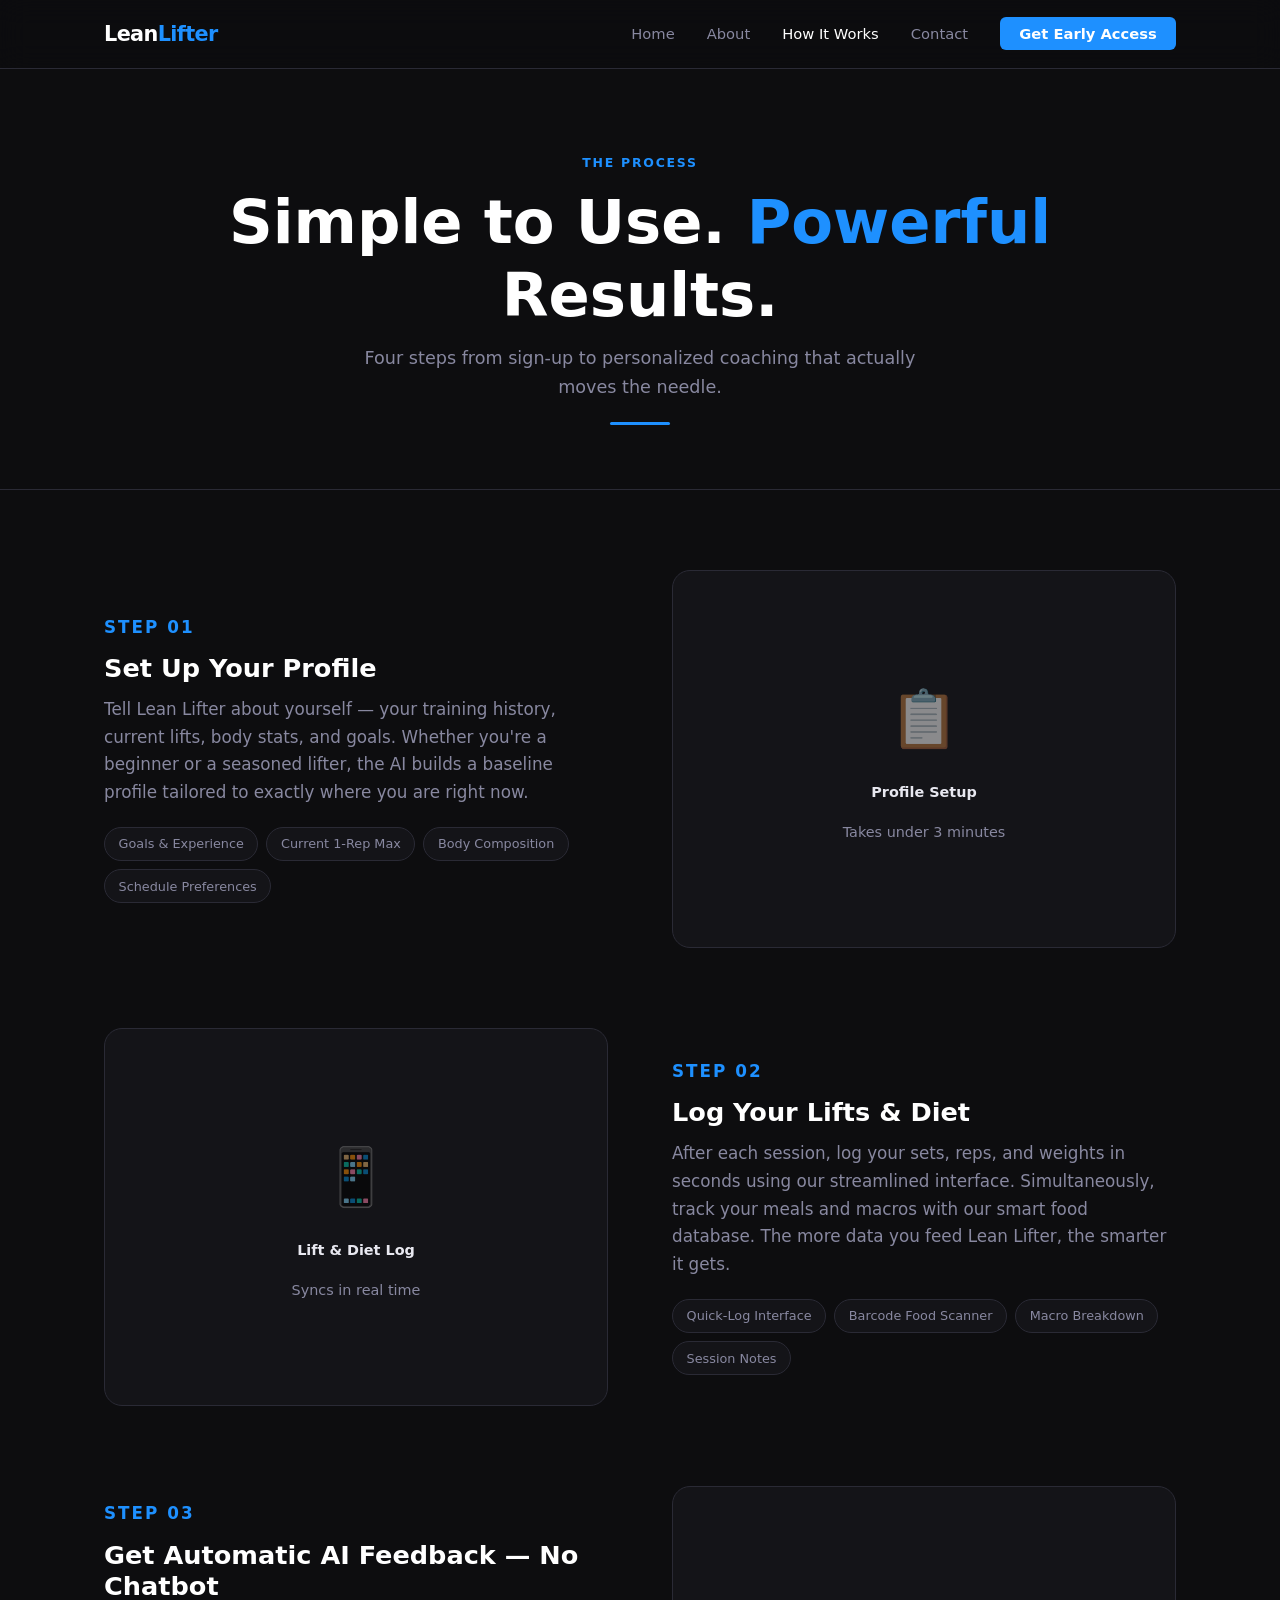
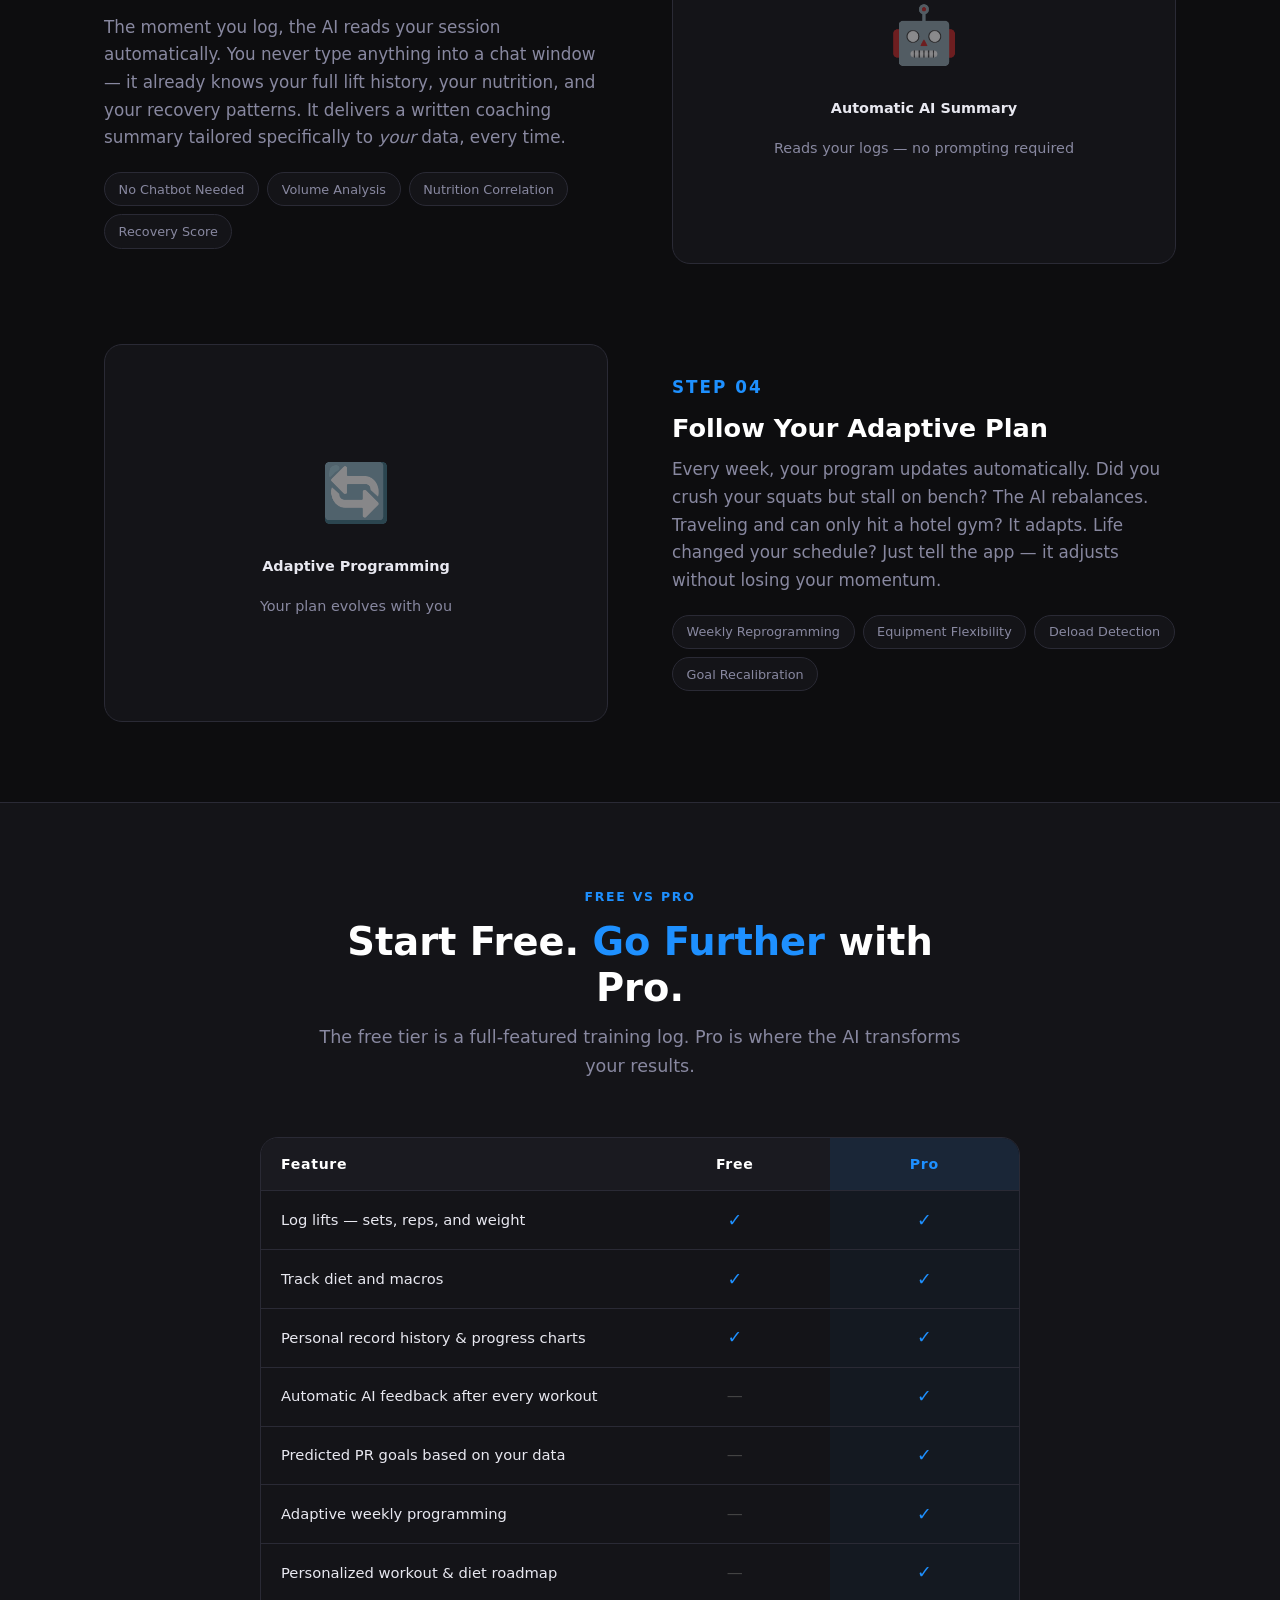
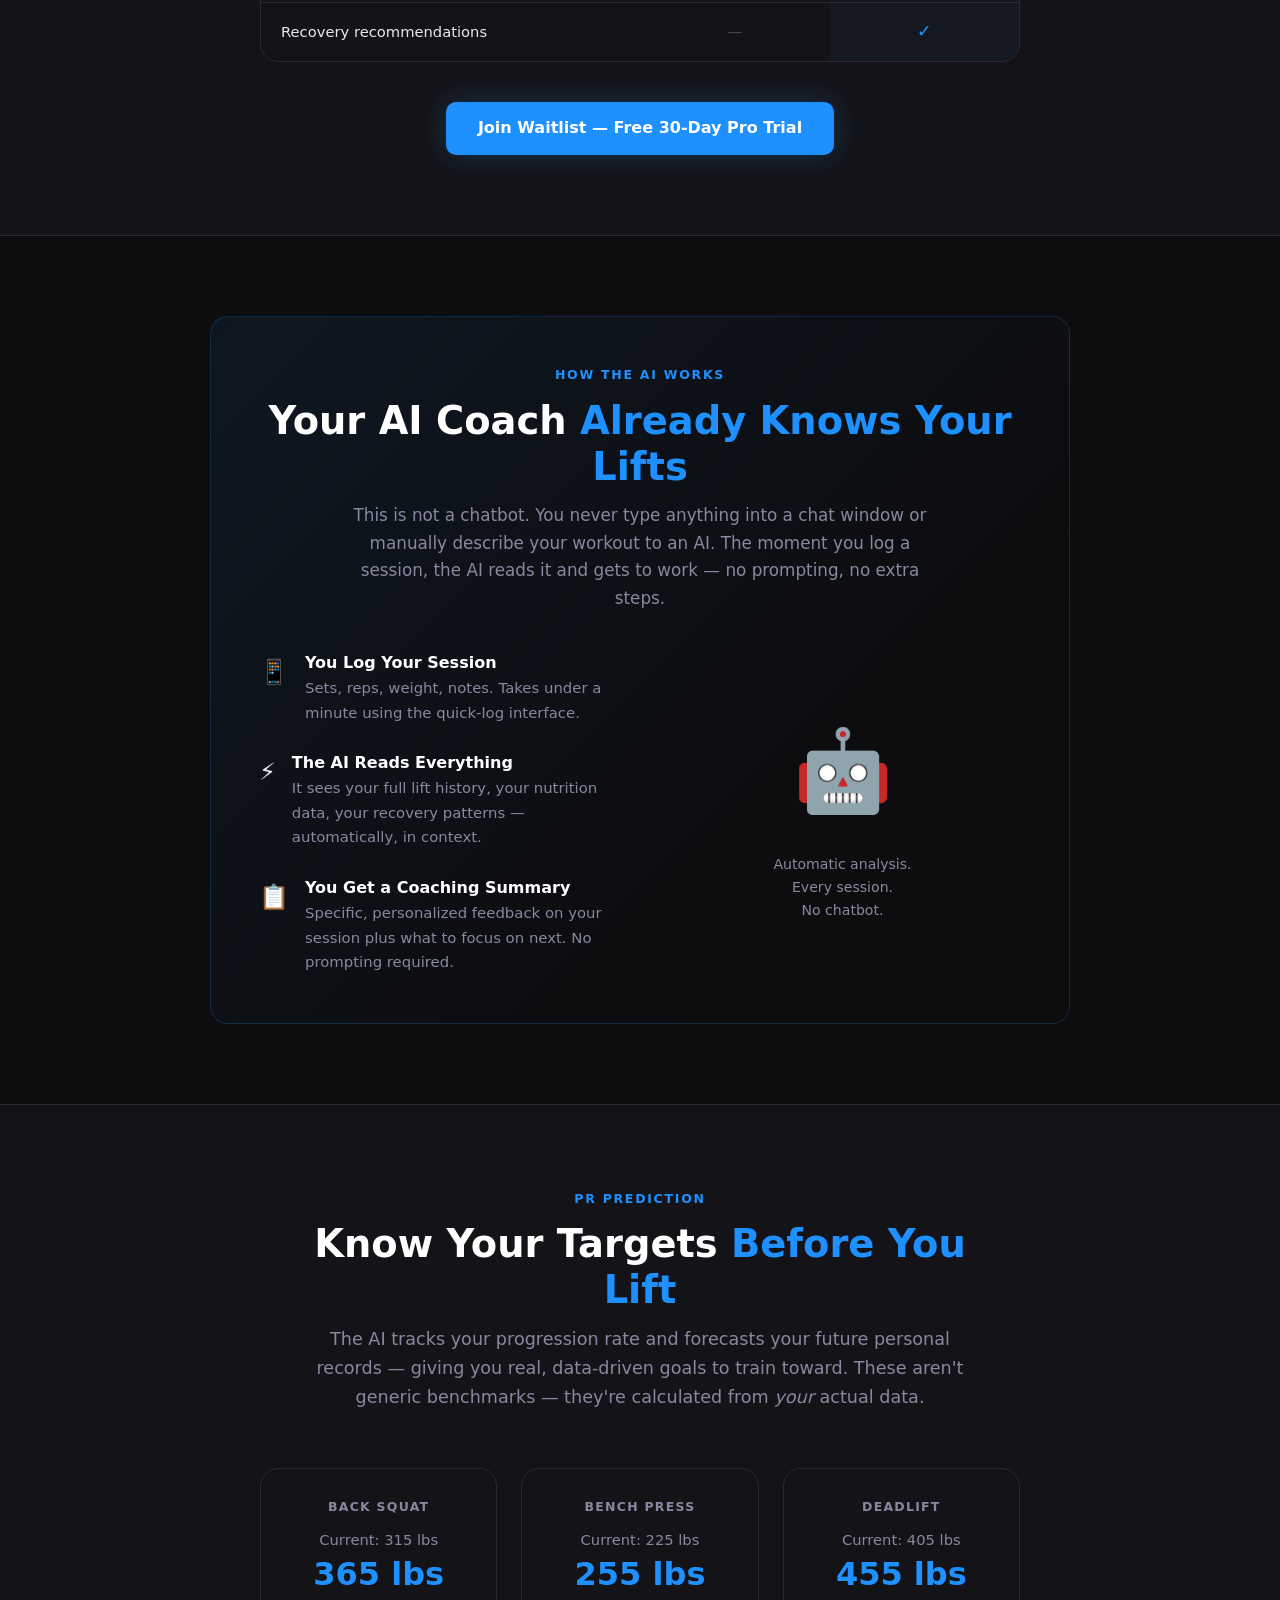
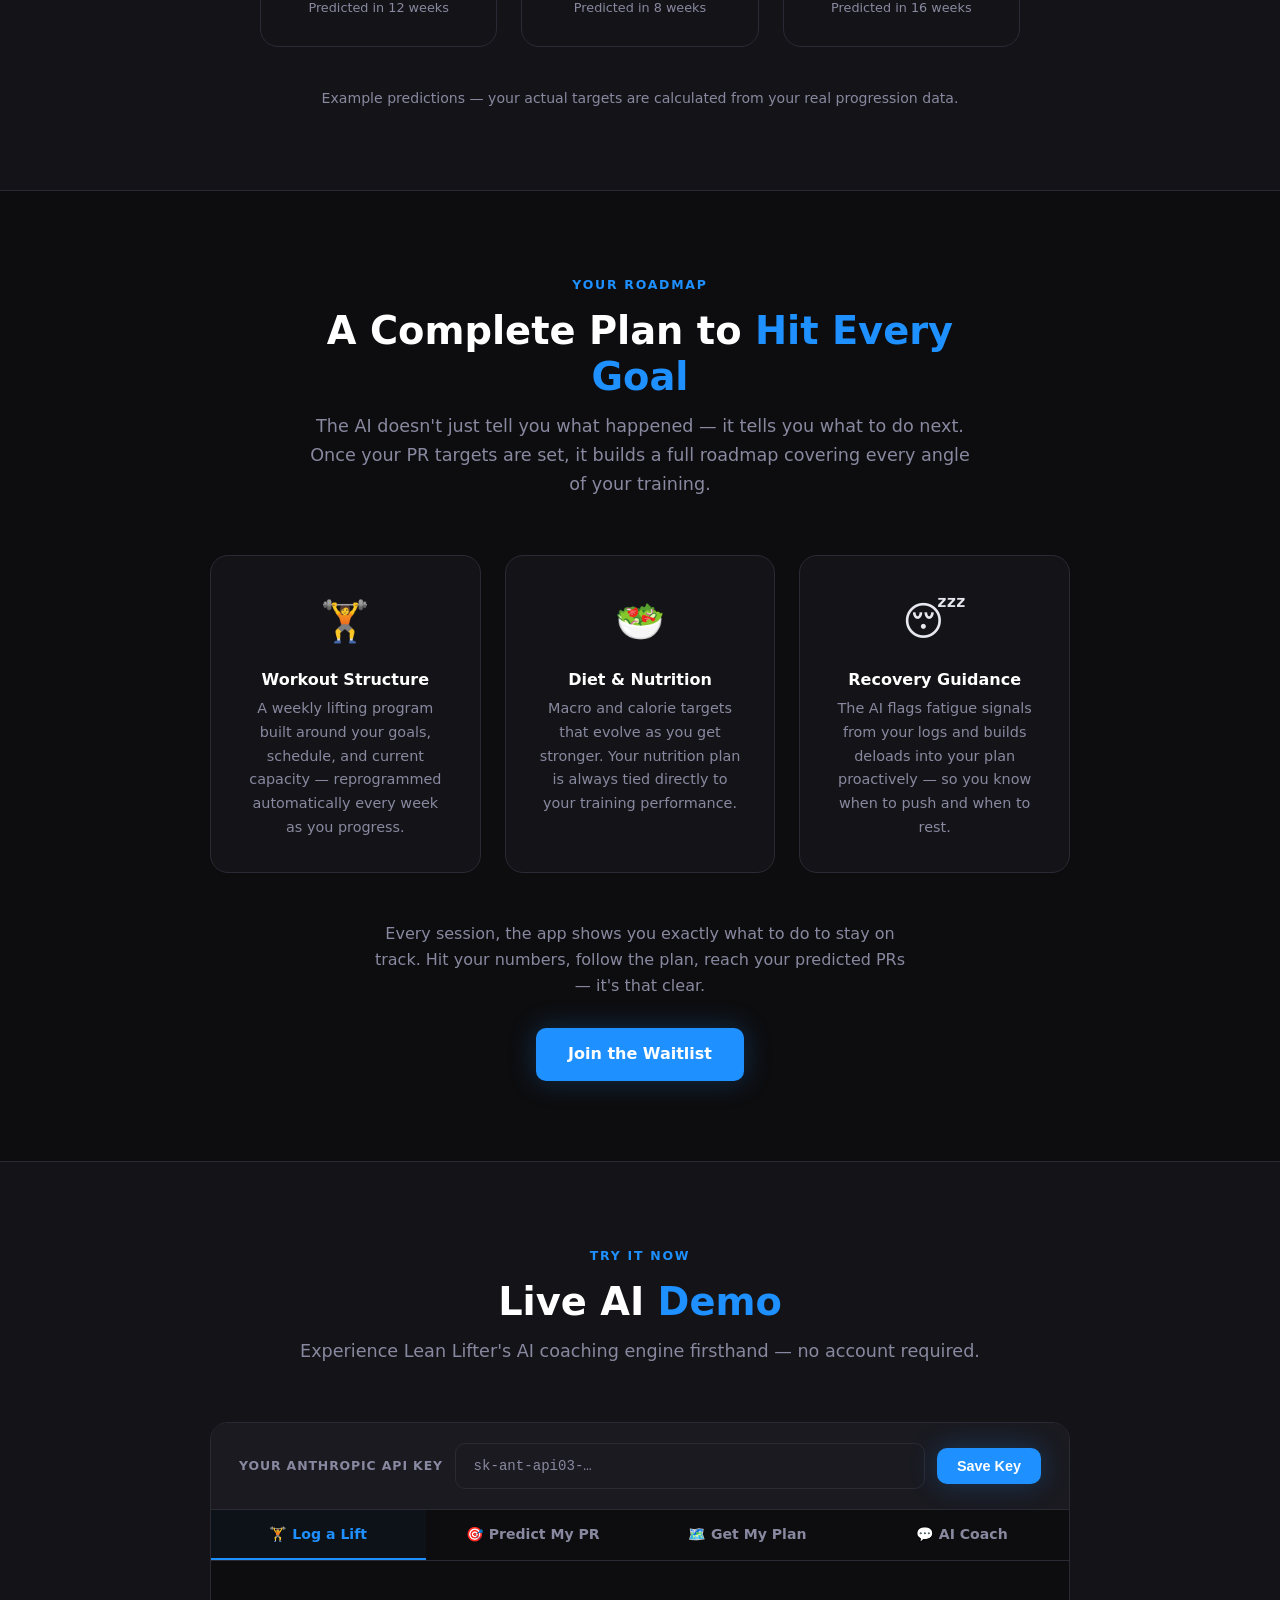
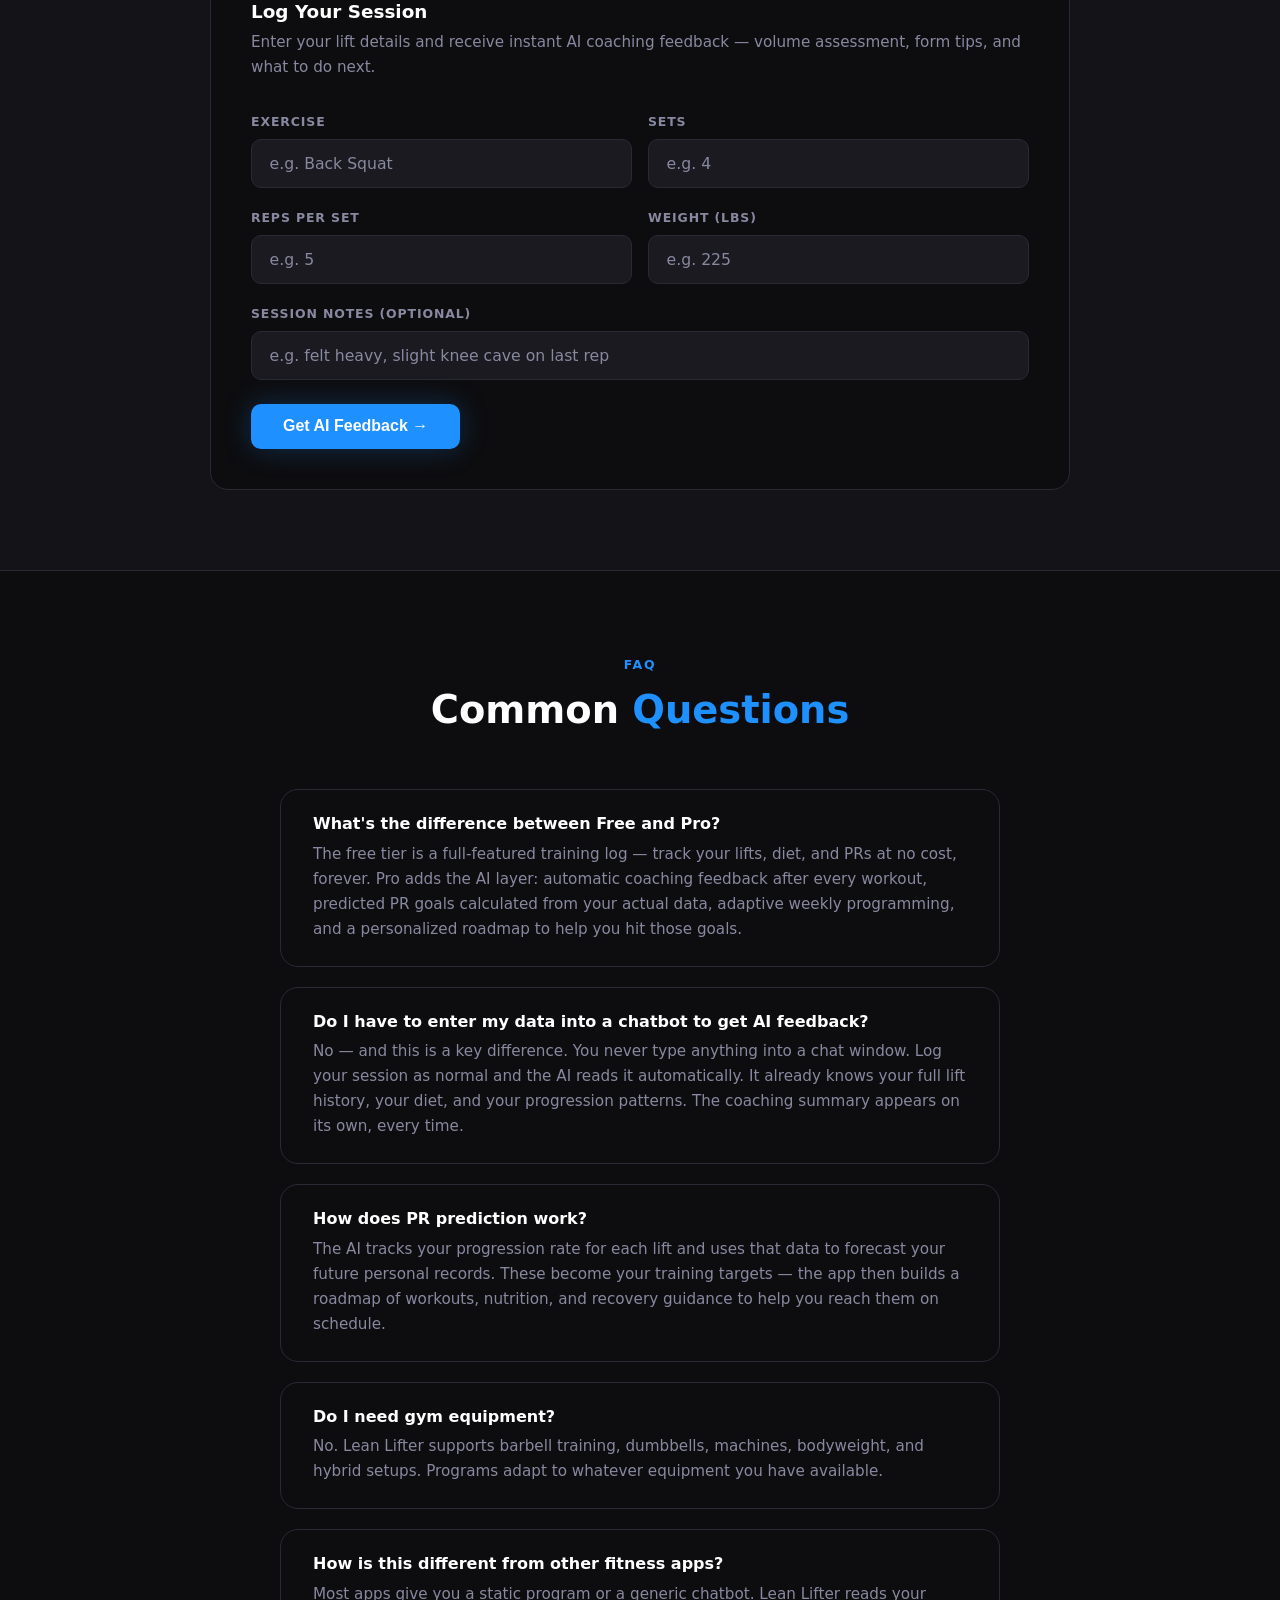
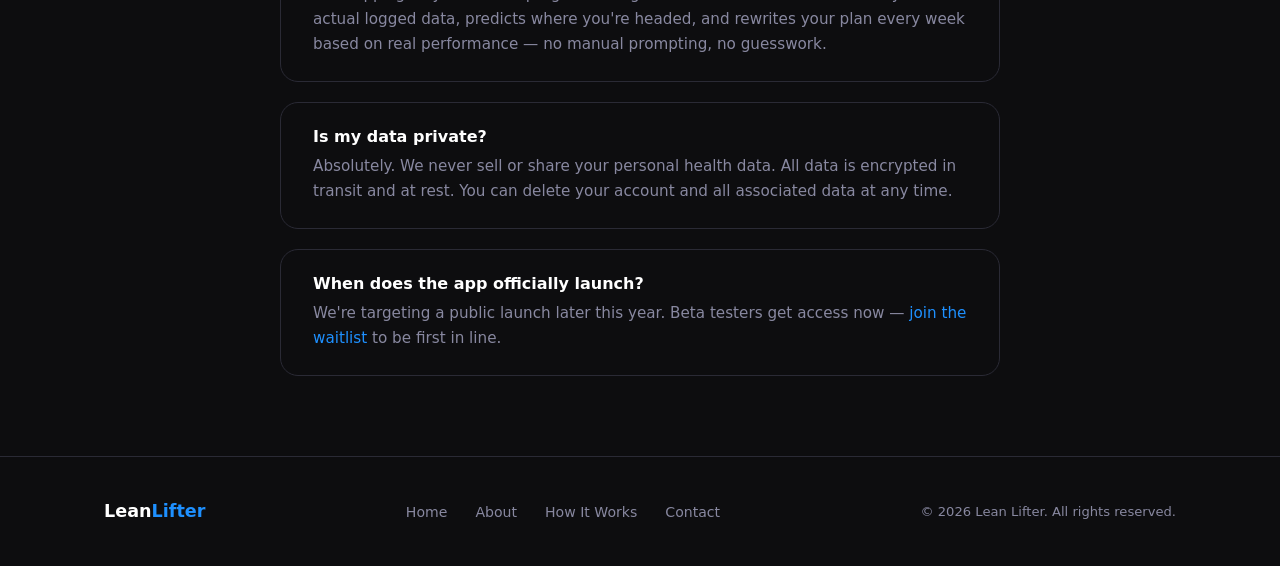
==== commit 463be2a4: "removed hardcoded API key, added user key input" ====
--- a/how-it-works.html
+++ b/how-it-works.html
@@ -328,6 +328,14 @@
 
         <div class="ai-demo-widget">
 
+          <!-- API Key entry -->
+          <div id="apiKeyBar" style="padding: 1.25rem 1.75rem; border-bottom: 1px solid var(--border); background: var(--bg-card-2); display: flex; gap: 0.75rem; align-items: center; flex-wrap: wrap;">
+            <label for="apiKeyInput" style="font-size: 0.78rem; font-weight: 600; color: var(--text-muted); letter-spacing: 0.07em; text-transform: uppercase; white-space: nowrap;">Your Anthropic API Key</label>
+            <input type="password" id="apiKeyInput" class="form-input" placeholder="sk-ant-api03-…" style="flex: 1; min-width: 220px; font-family: monospace; font-size: 0.88rem;" autocomplete="off" />
+            <button id="apiKeySave" class="btn btn-primary" style="padding: 0.65rem 1.25rem; font-size: 0.9rem;">Save Key</button>
+            <p id="apiKeyStatus" style="width: 100%; font-size: 0.8rem; margin: 0; display: none;"></p>
+          </div>
+
           <!-- Tab navigation -->
           <div class="tab-nav" role="tablist">
             <button class="tab-btn active" data-tab="log" role="tab">🏋️ Log a Lift</button>
@@ -552,7 +560,30 @@
     // ══════════════════════════════════════
     //  AI DEMO
     // ══════════════════════════════════════
-    const ANTHROPIC_API_KEY = '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';
+    let ANTHROPIC_API_KEY = '';
+
+    // ── API Key input ──
+    const apiKeyInput  = document.getElementById('apiKeyInput');
+    const apiKeySave   = document.getElementById('apiKeySave');
+    const apiKeyStatus = document.getElementById('apiKeyStatus');
+
+    function setKeyStatus(msg, ok) {
+      apiKeyStatus.style.display = 'block';
+      apiKeyStatus.style.color   = ok ? 'var(--accent)' : '#ff7070';
+      apiKeyStatus.textContent   = msg;
+    }
+
+    apiKeySave.addEventListener('click', () => {
+      const val = apiKeyInput.value.trim();
+      if (!val.startsWith('sk-ant-')) {
+        setKeyStatus('⚠️ That doesn\'t look like a valid Anthropic API key — it should start with sk-ant-', false);
+        return;
+      }
+      ANTHROPIC_API_KEY = val;
+      apiKeyInput.value = '';
+      apiKeyInput.placeholder = '●●●●●●●●●●●● (key saved)';
+      setKeyStatus('✓ API key saved — all tabs are ready to use.', true);
+    });
 
     // ── Tab switching ──
     document.querySelectorAll('.tab-btn').forEach(btn => {
@@ -566,6 +597,7 @@
 
     // ── Anthropic API call ──
     async function callClaude(messages, systemPrompt, maxTokens = 1024) {
+      if (!ANTHROPIC_API_KEY) throw new Error('Please enter your Anthropic API key at the top of the demo panel first.');
       const res = await fetch('https://api.anthropic.com/v1/messages', {
         method: 'POST',
         headers: {
